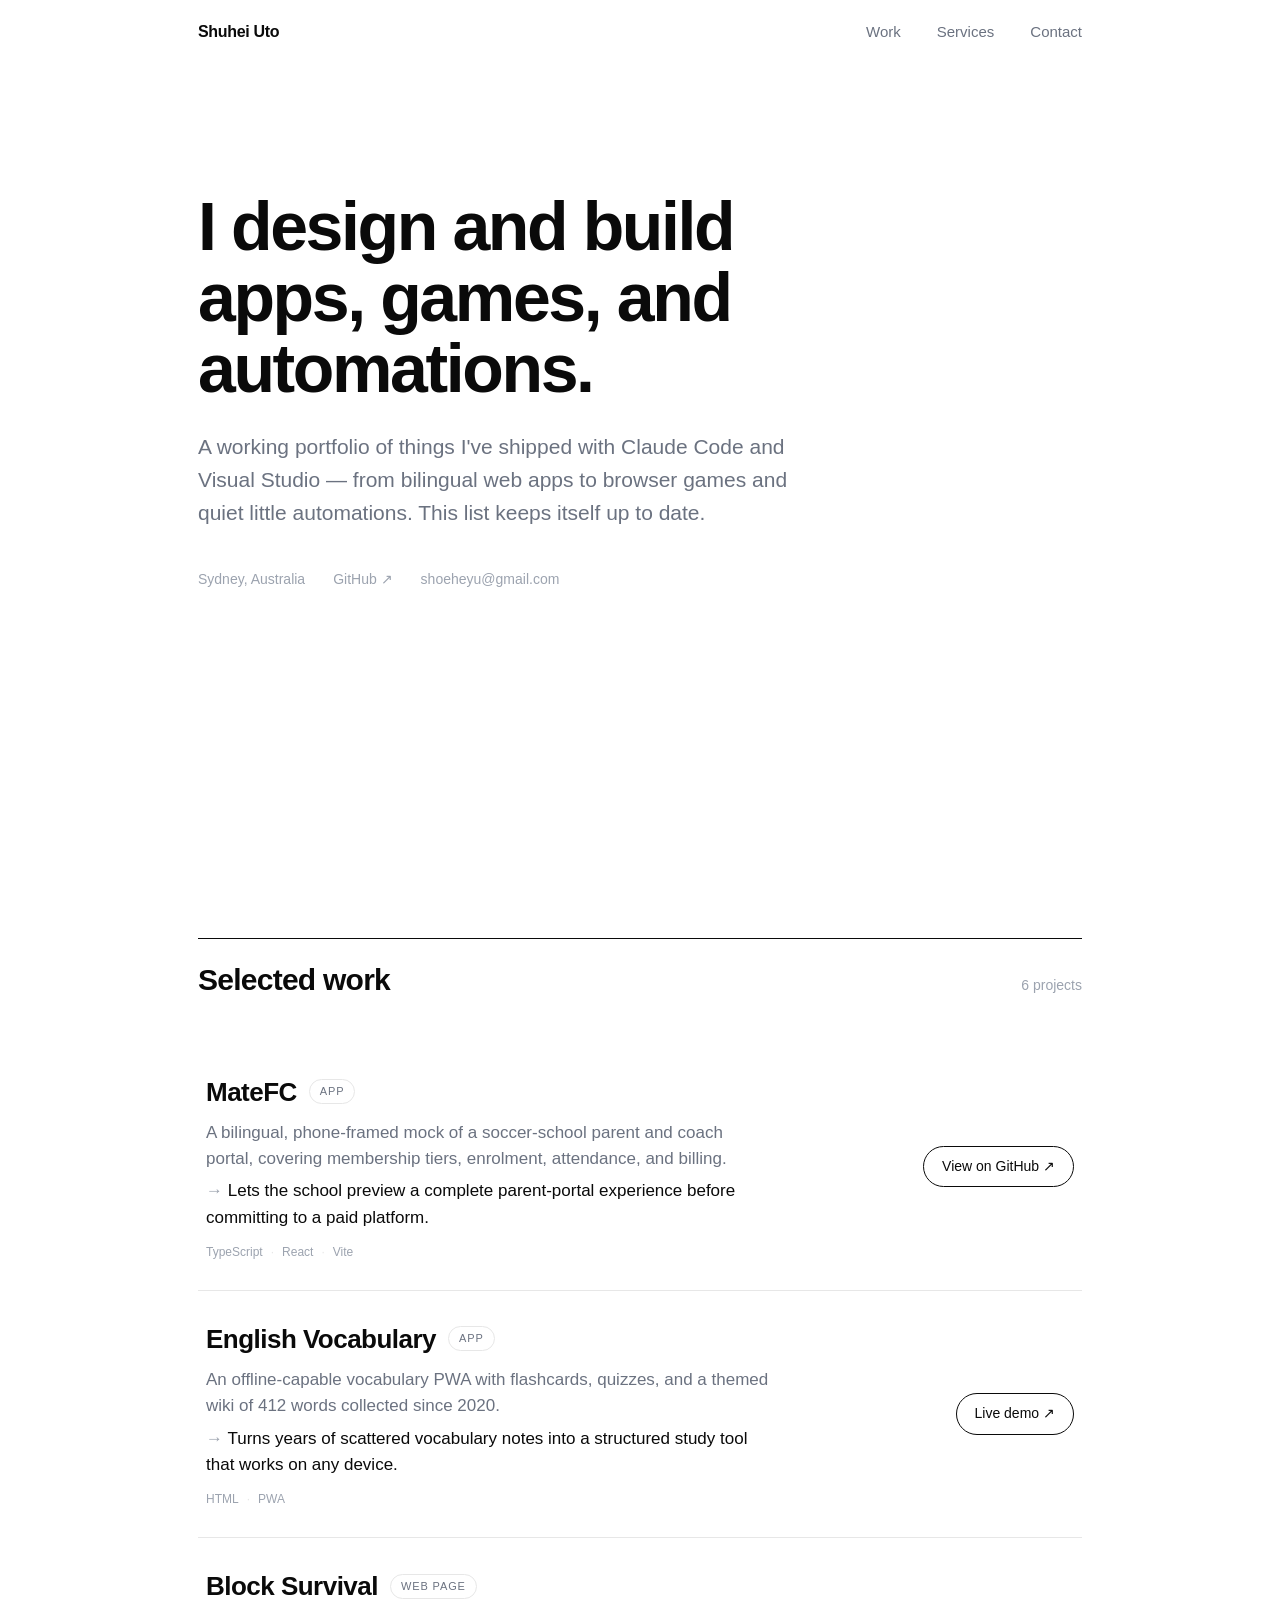
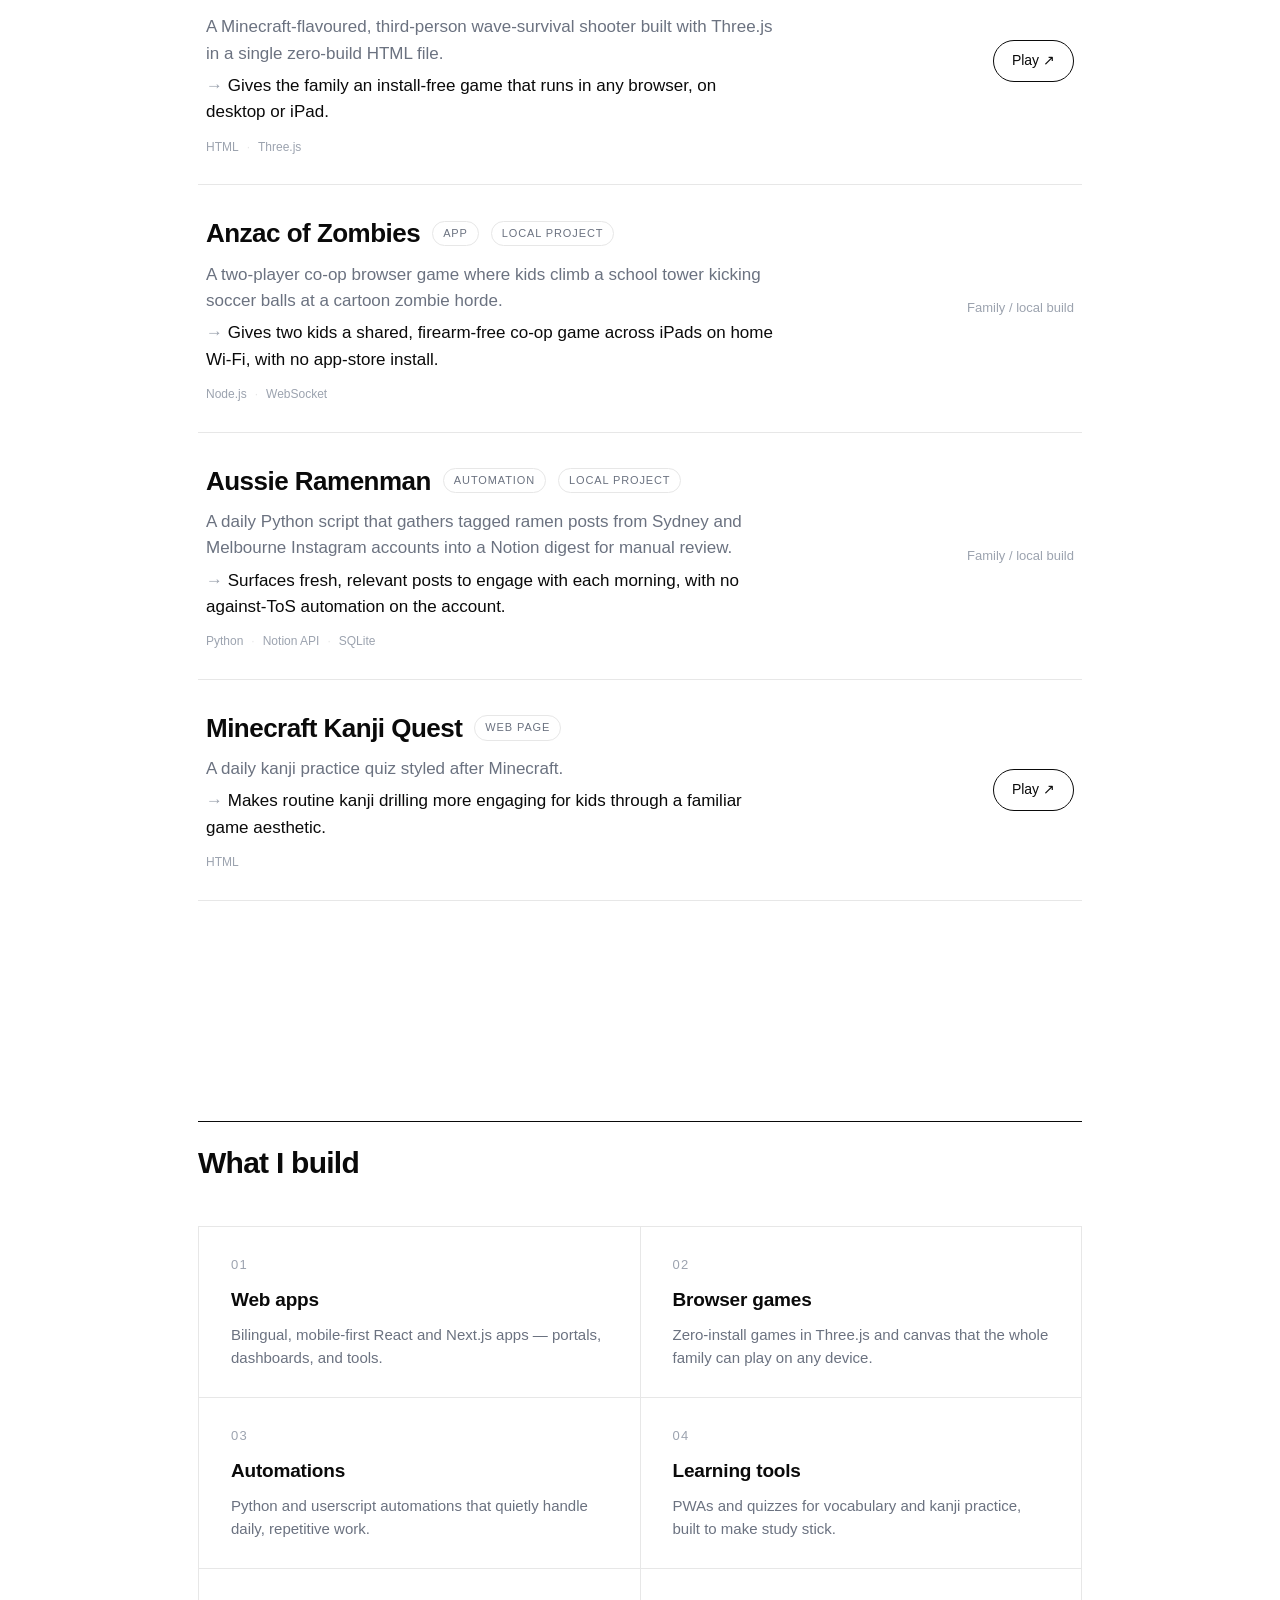
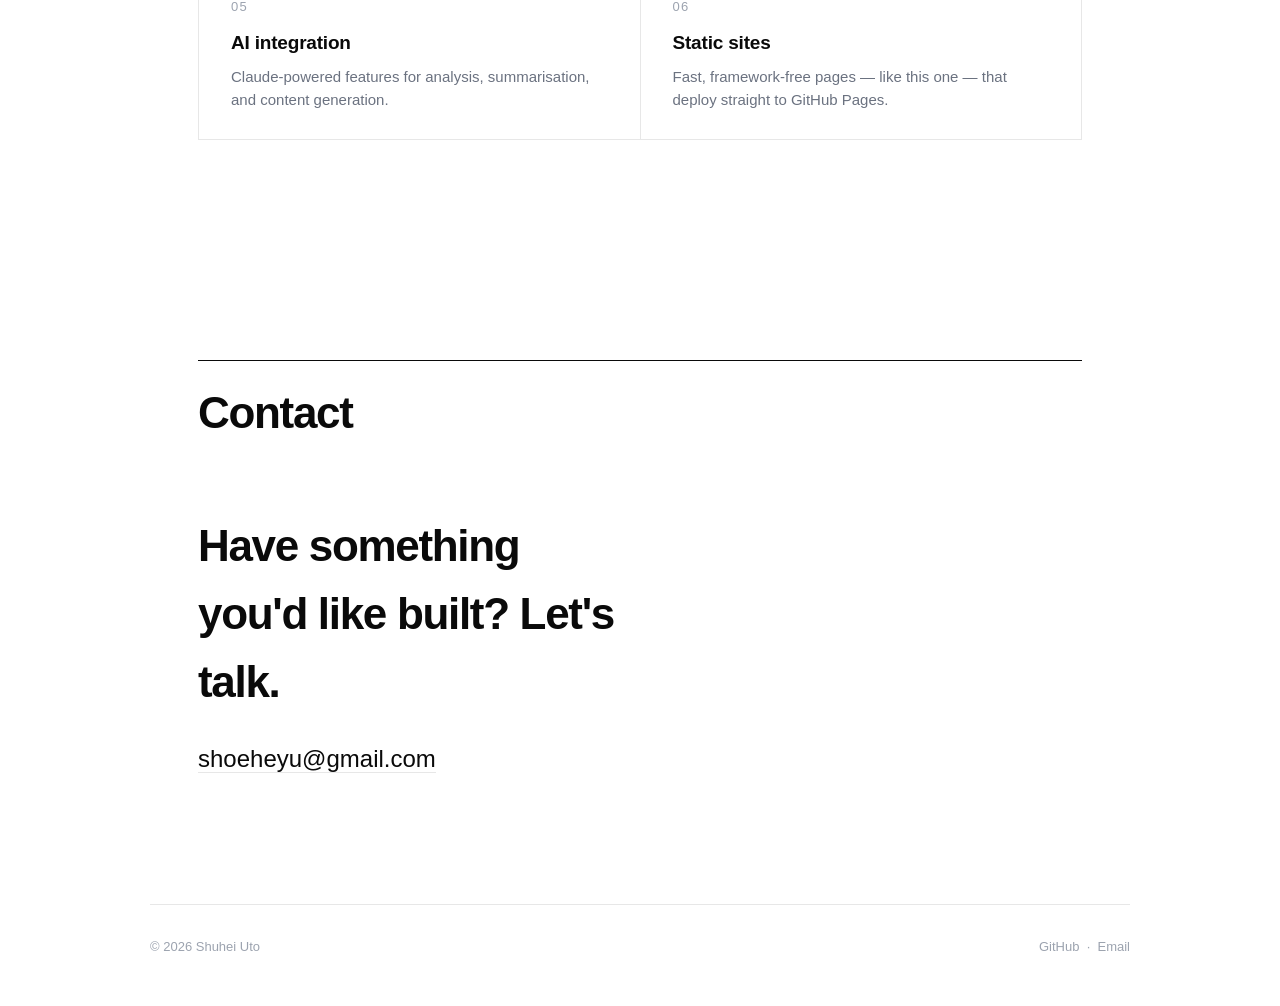
==== index.html @ fc6d4cbf "Auto-populating personal portfolio (flexdigital-style) Static one-page portfolio that auto-populates" ====
<!doctype html>
<html lang="en">
<head>
  <meta charset="utf-8" />
  <meta name="viewport" content="width=device-width, initial-scale=1" />
  <title>Shuhei Uto — Apps, games & automations</title>
  <meta name="description" content="A working portfolio of apps, web pages, and automations built with Claude Code and Visual Studio." />
  <link rel="preconnect" href="https://rsms.me/" />
  <link rel="stylesheet" href="https://rsms.me/inter/inter.css" />
  <link rel="stylesheet" href="./assets/styles.css" />
</head>
<body>
  <header class="nav">
    <div class="wrap nav-inner">
      <a class="wordmark" href="#top">Shuhei&nbsp;Uto</a>
      <nav class="nav-links">
        <a href="#work">Work</a>
        <a href="#services">Services</a>
        <a href="#contact">Contact</a>
      </nav>
    </div>
  </header>

  <main id="top">
    <section class="hero wrap">
      <h1>I design and build apps, games, and automations.</h1>
      <p class="lead">
        A working portfolio of things I've shipped with Claude Code and Visual Studio —
        from bilingual web apps to browser games and quiet little automations. This list
        keeps itself up to date.
      </p>
      <div class="hero-meta">
        <span>Sydney, Australia</span>
        <a href="https://github.com/shuheifuller" target="_blank" rel="noopener">GitHub ↗</a>
        <a href="mailto:shoeheyu@gmail.com">shoeheyu@gmail.com</a>
      </div>
    </section>

    <section id="work" class="wrap">
      <div class="section-head">
        <h2>Selected work</h2>
        <span class="count" id="work-count"></span>
      </div>
      <div class="work-list" id="work-list">
        <p class="loading">Loading projects…</p>
      </div>
    </section>

    <section id="services" class="wrap">
      <div class="section-head"><h2>What I build</h2></div>
      <div class="services">
        <div class="service">
          <div class="num">01</div>
          <h3>Web apps</h3>
          <p>Bilingual, mobile-first React and Next.js apps — portals, dashboards, and tools.</p>
        </div>
        <div class="service">
          <div class="num">02</div>
          <h3>Browser games</h3>
          <p>Zero-install games in Three.js and canvas that the whole family can play on any device.</p>
        </div>
        <div class="service">
          <div class="num">03</div>
          <h3>Automations</h3>
          <p>Python and userscript automations that quietly handle daily, repetitive work.</p>
        </div>
        <div class="service">
          <div class="num">04</div>
          <h3>Learning tools</h3>
          <p>PWAs and quizzes for vocabulary and kanji practice, built to make study stick.</p>
        </div>
        <div class="service">
          <div class="num">05</div>
          <h3>AI integration</h3>
          <p>Claude-powered features for analysis, summarisation, and content generation.</p>
        </div>
        <div class="service">
          <div class="num">06</div>
          <h3>Static sites</h3>
          <p>Fast, framework-free pages — like this one — that deploy straight to GitHub Pages.</p>
        </div>
      </div>
    </section>

    <section id="contact" class="contact wrap">
      <div class="section-head"><h2>Contact</h2></div>
      <h2>Have something you'd like built? Let's talk.</h2>
      <p><a class="big" href="mailto:shoeheyu@gmail.com">shoeheyu@gmail.com</a></p>
    </section>
  </main>

  <footer class="footer wrap">
    <span>© <span id="year">2026</span> Shuhei Uto</span>
    <span>
      <a href="https://github.com/shuheifuller" target="_blank" rel="noopener">GitHub</a>
      &nbsp;·&nbsp;
      <a href="mailto:shoeheyu@gmail.com">Email</a>
    </span>
  </footer>

  <script>document.getElementById("year").textContent = new Date().getFullYear();</script>
  <script src="./assets/main.js"></script>
</body>
</html>
---- assets/styles.css ----
/* ── Shuhei Uto — portfolio. flexdigital-inspired: monochrome, generous whitespace. ── */

:root {
  --bg: #ffffff;
  --fg: #0a0a0a;
  --muted: #6b7280;
  --faint: #9ca3af;
  --line: #e7e7e7;
  --hover: #f6f6f6;
  --accent: #0a0a0a;
  --maxw: 980px;
  --pad: clamp(20px, 5vw, 48px);
  --sans: "Inter", -apple-system, BlinkMacSystemFont, "Segoe UI", "Helvetica Neue", Arial, sans-serif;
}

* { box-sizing: border-box; }

html { scroll-behavior: smooth; }

body {
  margin: 0;
  background: var(--bg);
  color: var(--fg);
  font-family: var(--sans);
  font-size: 17px;
  line-height: 1.55;
  -webkit-font-smoothing: antialiased;
  text-rendering: optimizeLegibility;
}

a { color: inherit; text-decoration: none; }

.wrap {
  max-width: var(--maxw);
  margin: 0 auto;
  padding-left: var(--pad);
  padding-right: var(--pad);
}

/* ── Nav ───────────────────────────────────────────────────────────── */
.nav {
  position: fixed;
  inset: 0 0 auto 0;
  z-index: 50;
  background: rgba(255, 255, 255, 0.82);
  backdrop-filter: saturate(180%) blur(12px);
  border-bottom: 1px solid transparent;
  transition: border-color 0.25s ease;
}
.nav.scrolled { border-bottom-color: var(--line); }
.nav-inner {
  display: flex;
  align-items: center;
  justify-content: space-between;
  height: 64px;
}
.wordmark {
  font-weight: 600;
  letter-spacing: -0.02em;
  font-size: 16px;
}
.nav-links {
  display: flex;
  gap: clamp(16px, 3vw, 36px);
  font-size: 15px;
  color: var(--muted);
}
.nav-links a { transition: color 0.15s ease; }
.nav-links a:hover { color: var(--fg); }

/* ── Hero ──────────────────────────────────────────────────────────── */
.hero {
  min-height: 92vh;
  display: flex;
  flex-direction: column;
  justify-content: center;
  padding-top: 64px;
}
.hero h1 {
  font-size: clamp(34px, 6.2vw, 68px);
  line-height: 1.04;
  letter-spacing: -0.035em;
  font-weight: 600;
  margin: 0 0 28px;
  max-width: 16ch;
}
.hero .lead {
  font-size: clamp(17px, 2.2vw, 21px);
  color: var(--muted);
  max-width: 52ch;
  margin: 0 0 40px;
}
.hero-meta {
  display: flex;
  gap: 28px;
  flex-wrap: wrap;
  font-size: 14px;
  color: var(--faint);
}
.hero-meta a:hover { color: var(--fg); }

/* ── Section scaffolding ───────────────────────────────────────────── */
section { padding: clamp(56px, 9vw, 110px) 0; }
.section-head {
  display: flex;
  align-items: baseline;
  justify-content: space-between;
  margin-bottom: 40px;
  border-top: 1px solid var(--fg);
  padding-top: 18px;
}
.section-head h2 {
  font-size: clamp(22px, 3vw, 30px);
  font-weight: 600;
  letter-spacing: -0.025em;
  margin: 0;
}
.section-head .count { color: var(--faint); font-size: 14px; }

/* ── Work list ─────────────────────────────────────────────────────── */
.work-list { display: flex; flex-direction: column; }
.work-item {
  display: grid;
  grid-template-columns: 1fr auto;
  gap: 16px 32px;
  align-items: start;
  padding: 28px 8px;
  border-bottom: 1px solid var(--line);
  transition: background 0.15s ease, padding-left 0.2s ease;
}
.work-item:hover { background: var(--hover); padding-left: 16px; }
.work-item .body { min-width: 0; }
.work-head {
  display: flex;
  align-items: center;
  gap: 12px;
  flex-wrap: wrap;
  margin-bottom: 8px;
}
.work-name {
  font-size: clamp(20px, 2.6vw, 26px);
  font-weight: 600;
  letter-spacing: -0.02em;
}
.tag {
  font-size: 11px;
  letter-spacing: 0.08em;
  text-transform: uppercase;
  color: var(--muted);
  border: 1px solid var(--line);
  border-radius: 999px;
  padding: 3px 10px;
  white-space: nowrap;
}
.work-desc { color: var(--muted); margin: 0 0 6px; max-width: 60ch; }
.work-benefit { color: var(--fg); margin: 0; max-width: 60ch; font-weight: 450; }
.work-benefit::before { content: "→ "; color: var(--faint); }
.work-tech {
  margin-top: 12px;
  display: flex;
  gap: 8px;
  flex-wrap: wrap;
  font-size: 12px;
  color: var(--faint);
}
.work-tech span { white-space: nowrap; }
.work-tech span + span::before { content: "·"; margin-right: 8px; color: var(--line); }

.work-link {
  align-self: center;
  font-size: 14px;
  white-space: nowrap;
  border: 1px solid var(--fg);
  border-radius: 999px;
  padding: 9px 18px;
  transition: background 0.15s ease, color 0.15s ease;
}
.work-link:hover { background: var(--fg); color: var(--bg); }
.work-link .arrow { transition: transform 0.15s ease; display: inline-block; }
.work-link:hover .arrow { transform: translate(2px, -2px); }
.no-link { align-self: center; font-size: 13px; color: var(--faint); white-space: nowrap; }

/* ── Services ──────────────────────────────────────────────────────── */
.services { display: grid; grid-template-columns: repeat(2, 1fr); gap: 1px; background: var(--line); border: 1px solid var(--line); }
.service { background: var(--bg); padding: 28px clamp(18px, 3vw, 32px); }
.service .num { color: var(--faint); font-size: 13px; letter-spacing: 0.1em; }
.service h3 { font-size: 19px; font-weight: 600; margin: 10px 0 8px; letter-spacing: -0.01em; }
.service p { color: var(--muted); margin: 0; font-size: 15px; }

/* ── Contact / footer ──────────────────────────────────────────────── */
.contact h2 { font-size: clamp(26px, 4.5vw, 44px); letter-spacing: -0.03em; font-weight: 600; margin: 0 0 24px; max-width: 18ch; }
.contact a.big { font-size: clamp(18px, 2.4vw, 24px); border-bottom: 1px solid var(--line); transition: border-color 0.15s ease; }
.contact a.big:hover { border-bottom-color: var(--fg); }
.footer { border-top: 1px solid var(--line); padding: 32px 0 48px; color: var(--faint); font-size: 13px; display: flex; justify-content: space-between; flex-wrap: wrap; gap: 12px; }
.footer a:hover { color: var(--fg); }

.loading, .error { color: var(--faint); padding: 28px 8px; }
.error { color: #b91c1c; }

/* ── Responsive ────────────────────────────────────────────────────── */
@media (max-width: 680px) {
  .work-item { grid-template-columns: 1fr; }
  .work-link, .no-link { align-self: start; justify-self: start; }
  .services { grid-template-columns: 1fr; }
  .nav-links { gap: 16px; }
}

/* ── Dark mode (optional, follows system) ──────────────────────────── */
@media (prefers-color-scheme: dark) {
  :root {
    --bg: #0a0a0a; --fg: #f5f5f5; --muted: #9ca3af; --faint: #6b7280;
    --line: #232323; --hover: #141414; --accent: #f5f5f5;
  }
  .nav { background: rgba(10, 10, 10, 0.82); }
}
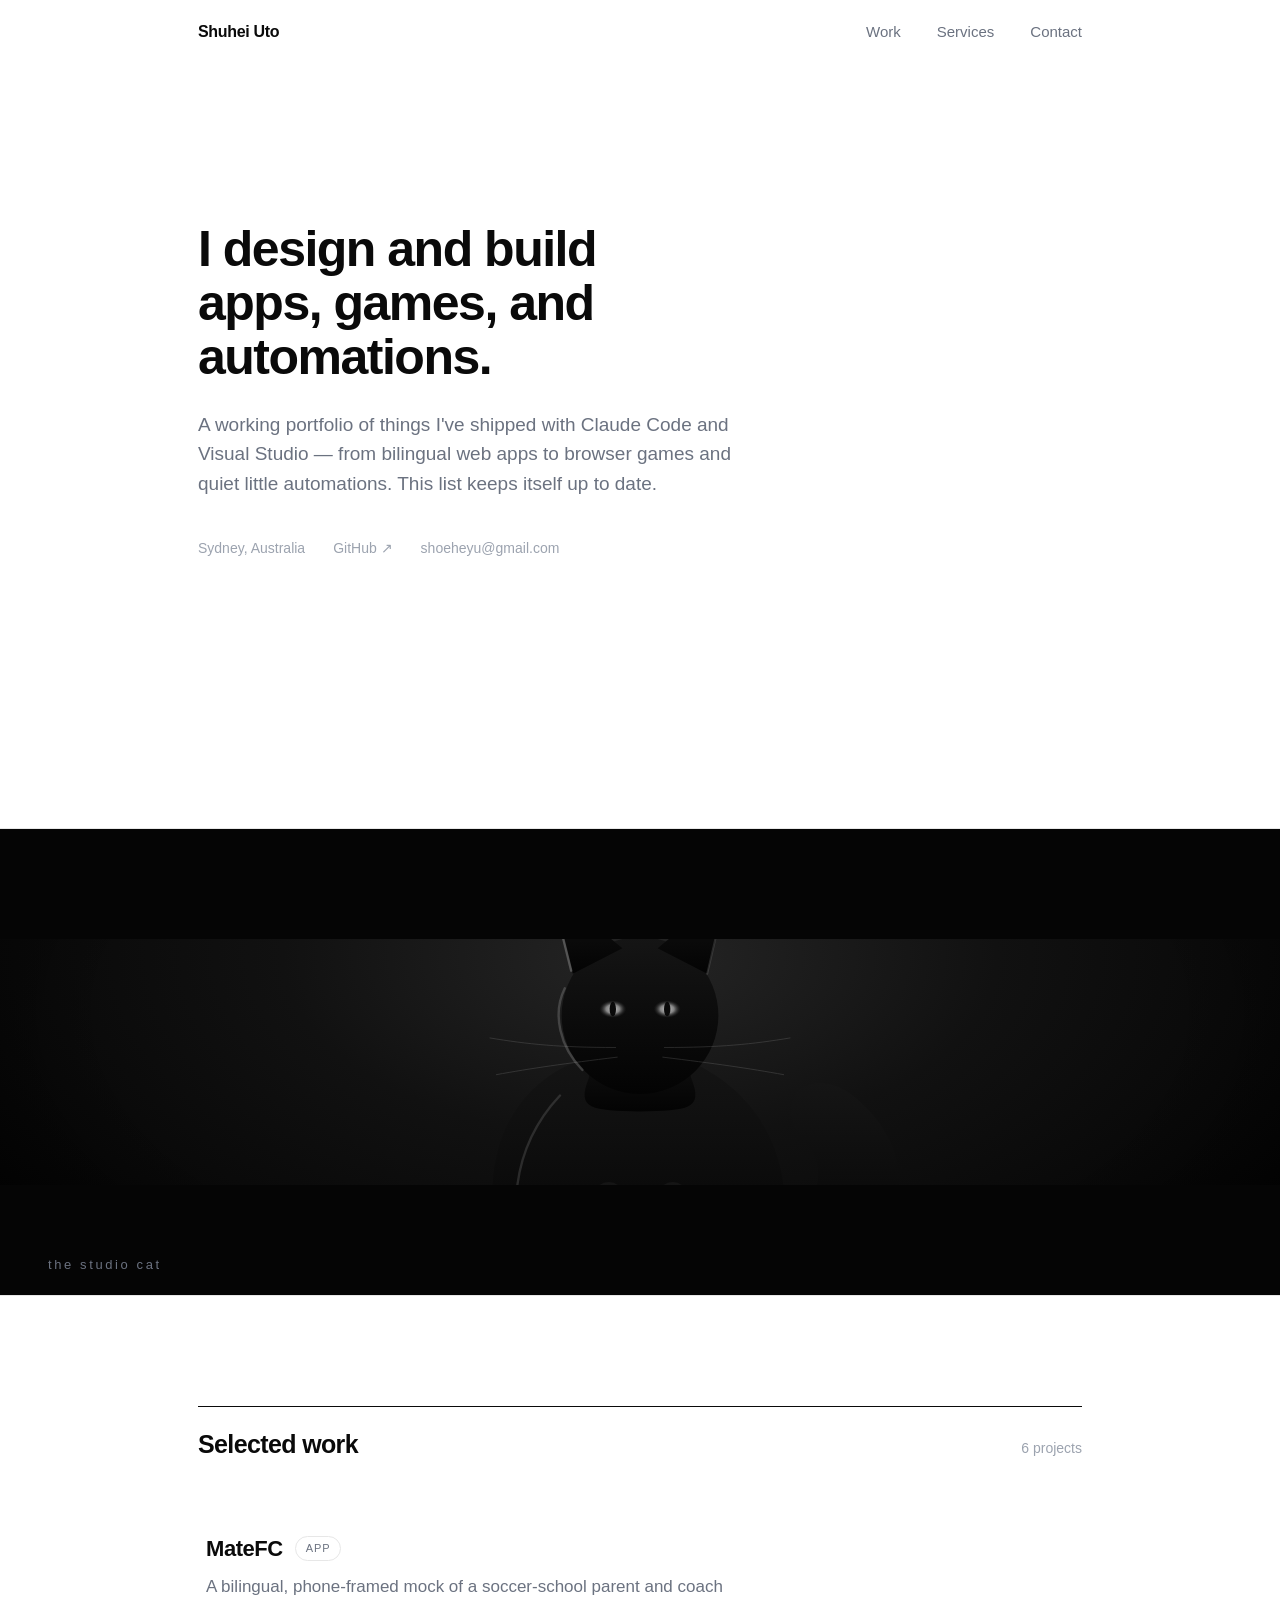
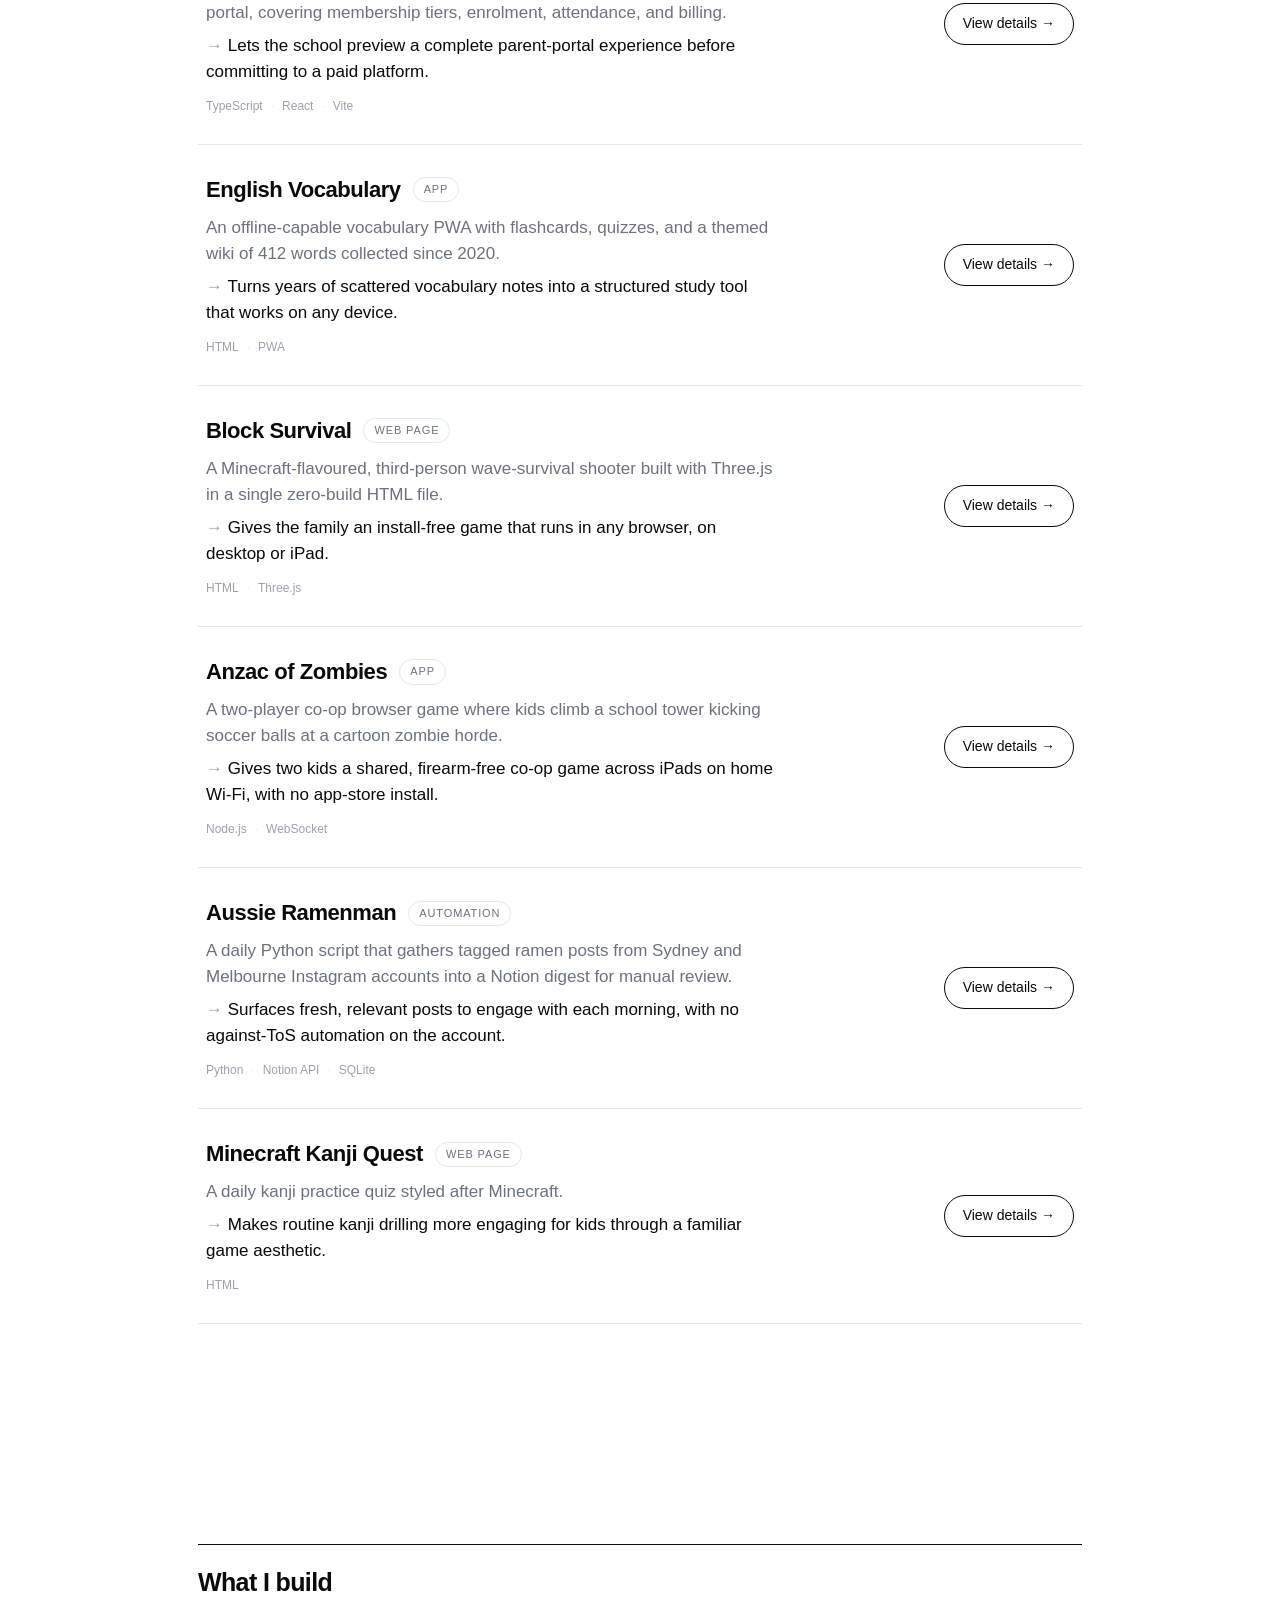
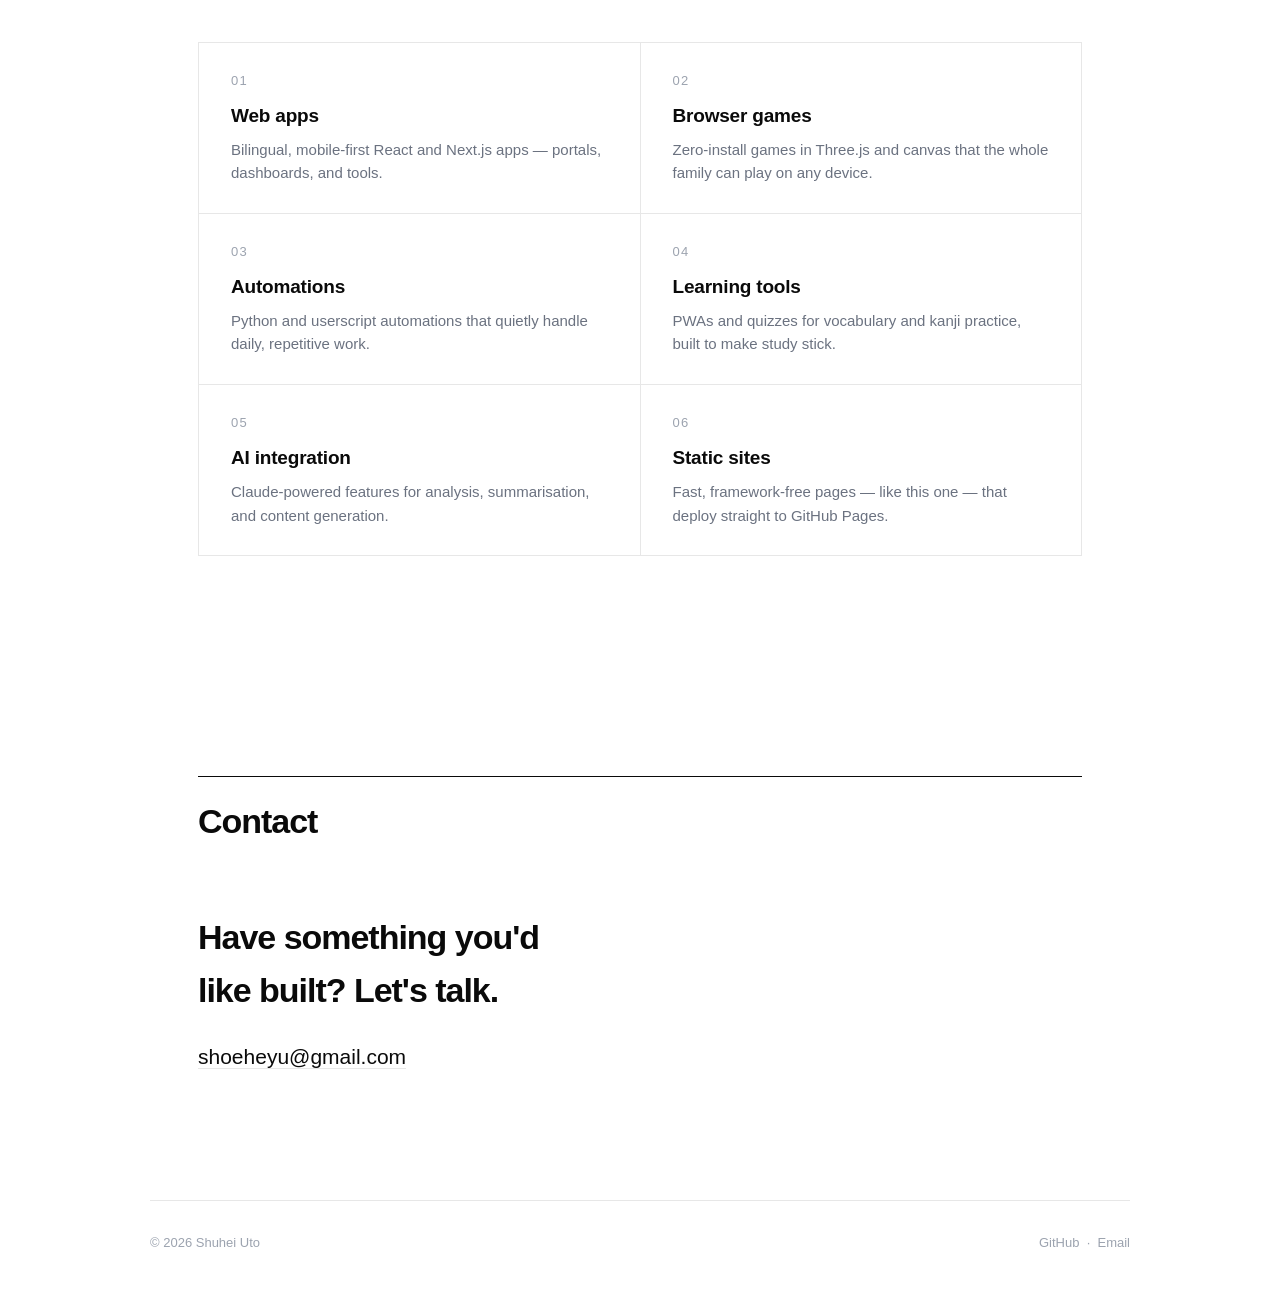
==== commit 358a7172: "Add low-key black-cat feature band to portfolio Original monochrome SVG black cat (low-key, vignette" ====
--- a/index.html
+++ b/index.html
@@ -34,6 +34,11 @@
         <a href="https://github.com/shuheifuller" target="_blank" rel="noopener">GitHub ↗</a>
         <a href="mailto:shoeheyu@gmail.com">shoeheyu@gmail.com</a>
       </div>
+    </section>
+
+    <section class="cat-band" aria-label="Black cat portrait">
+      <img src="./assets/img/black-cat.svg" alt="Low-key monochrome portrait of a black cat" />
+      <span class="cat-label">the studio cat</span>
     </section>
 
     <section id="work" class="wrap">
--- a/assets/styles.css
+++ b/assets/styles.css
@@ -77,17 +77,17 @@
   padding-top: 64px;
 }
 .hero h1 {
-  font-size: clamp(34px, 6.2vw, 68px);
-  line-height: 1.04;
-  letter-spacing: -0.035em;
-  font-weight: 600;
-  margin: 0 0 28px;
-  max-width: 16ch;
+  font-size: clamp(32px, 4.4vw, 50px);
+  line-height: 1.08;
+  letter-spacing: -0.03em;
+  font-weight: 600;
+  margin: 0 0 26px;
+  max-width: 18ch;
 }
 .hero .lead {
-  font-size: clamp(17px, 2.2vw, 21px);
-  color: var(--muted);
-  max-width: 52ch;
+  font-size: clamp(16px, 1.6vw, 19px);
+  color: var(--muted);
+  max-width: 54ch;
   margin: 0 0 40px;
 }
 .hero-meta {
@@ -98,6 +98,27 @@
   color: var(--faint);
 }
 .hero-meta a:hover { color: var(--fg); }
+
+/* ── Black-cat feature band (low-key, full width) ──────────────────── */
+.cat-band {
+  position: relative;
+  width: 100%;
+  height: clamp(300px, 52vh, 560px);
+  overflow: hidden;
+  background: #050505;
+  border-top: 1px solid var(--line);
+  border-bottom: 1px solid var(--line);
+}
+.cat-band img { width: 100%; height: 100%; object-fit: cover; display: block; }
+.cat-label {
+  position: absolute;
+  left: var(--pad);
+  bottom: 20px;
+  color: #6b7280;
+  font-size: 13px;
+  letter-spacing: 0.2em;
+  text-transform: lowercase;
+}
 
 /* ── Section scaffolding ───────────────────────────────────────────── */
 section { padding: clamp(56px, 9vw, 110px) 0; }
@@ -110,7 +131,7 @@
   padding-top: 18px;
 }
 .section-head h2 {
-  font-size: clamp(22px, 3vw, 30px);
+  font-size: clamp(20px, 2.2vw, 25px);
   font-weight: 600;
   letter-spacing: -0.025em;
   margin: 0;
@@ -138,7 +159,7 @@
   margin-bottom: 8px;
 }
 .work-name {
-  font-size: clamp(20px, 2.6vw, 26px);
+  font-size: clamp(19px, 1.9vw, 22px);
   font-weight: 600;
   letter-spacing: -0.02em;
 }
@@ -188,14 +209,59 @@
 .service p { color: var(--muted); margin: 0; font-size: 15px; }
 
 /* ── Contact / footer ──────────────────────────────────────────────── */
-.contact h2 { font-size: clamp(26px, 4.5vw, 44px); letter-spacing: -0.03em; font-weight: 600; margin: 0 0 24px; max-width: 18ch; }
-.contact a.big { font-size: clamp(18px, 2.4vw, 24px); border-bottom: 1px solid var(--line); transition: border-color 0.15s ease; }
+.contact h2 { font-size: clamp(24px, 2.8vw, 34px); letter-spacing: -0.03em; font-weight: 600; margin: 0 0 24px; max-width: 20ch; }
+.contact a.big { font-size: clamp(17px, 1.8vw, 21px); border-bottom: 1px solid var(--line); transition: border-color 0.15s ease; }
 .contact a.big:hover { border-bottom-color: var(--fg); }
 .footer { border-top: 1px solid var(--line); padding: 32px 0 48px; color: var(--faint); font-size: 13px; display: flex; justify-content: space-between; flex-wrap: wrap; gap: 12px; }
 .footer a:hover { color: var(--fg); }
 
 .loading, .error { color: var(--faint); padding: 28px 8px; }
 .error { color: #b91c1c; }
+
+/* ── Project detail page ───────────────────────────────────────────── */
+.detail { padding-top: 104px; padding-bottom: 80px; }
+.back {
+  display: inline-block;
+  font-size: 14px;
+  color: var(--muted);
+  margin: 8px 0 24px;
+  transition: color 0.15s ease;
+}
+.back:hover { color: var(--fg); }
+.detail-head { margin-bottom: 28px; }
+.detail-title { font-size: clamp(28px, 3.6vw, 42px); font-weight: 600; letter-spacing: -0.03em; margin: 0; }
+.detail-tagline { color: var(--muted); font-size: clamp(16px, 2vw, 19px); margin: 12px 0 0; max-width: 60ch; }
+
+.gallery { display: grid; gap: 16px; margin: 0 0 48px; }
+.gallery.multi { grid-template-columns: repeat(auto-fit, minmax(280px, 1fr)); }
+.shot { margin: 0; }
+.shot img {
+  width: 100%;
+  height: auto;
+  display: block;
+  border: 1px solid var(--line);
+  border-radius: 10px;
+  background: var(--hover);
+}
+.shot figcaption { color: var(--faint); font-size: 13px; margin-top: 8px; }
+
+.detail-grid { display: grid; grid-template-columns: 1.7fr 1fr; gap: clamp(28px, 5vw, 64px); align-items: start; }
+.detail-overview p { margin: 0 0 16px; max-width: 64ch; }
+.detail-overview .detail-benefit { color: var(--fg); }
+.detail-sub { font-size: 14px; letter-spacing: 0.08em; text-transform: uppercase; color: var(--muted); margin: 32px 0 12px; font-weight: 600; }
+.highlights { margin: 0; padding: 0; list-style: none; }
+.highlights li { padding: 10px 0 10px 22px; border-bottom: 1px solid var(--line); position: relative; }
+.highlights li::before { content: "→"; position: absolute; left: 0; color: var(--faint); }
+
+.detail-meta h3 { font-size: 13px; letter-spacing: 0.08em; text-transform: uppercase; color: var(--muted); margin: 0 0 12px; font-weight: 600; }
+.detail-meta h3 + * { margin-bottom: 28px; }
+.meta-tech { display: flex; flex-wrap: wrap; gap: 8px; }
+.chip { font-size: 13px; border: 1px solid var(--line); border-radius: 999px; padding: 5px 12px; color: var(--fg); }
+.meta-note { color: var(--muted); font-size: 14px; margin: 0; max-width: 36ch; }
+
+@media (max-width: 680px) {
+  .detail-grid { grid-template-columns: 1fr; }
+}
 
 /* ── Responsive ────────────────────────────────────────────────────── */
 @media (max-width: 680px) {
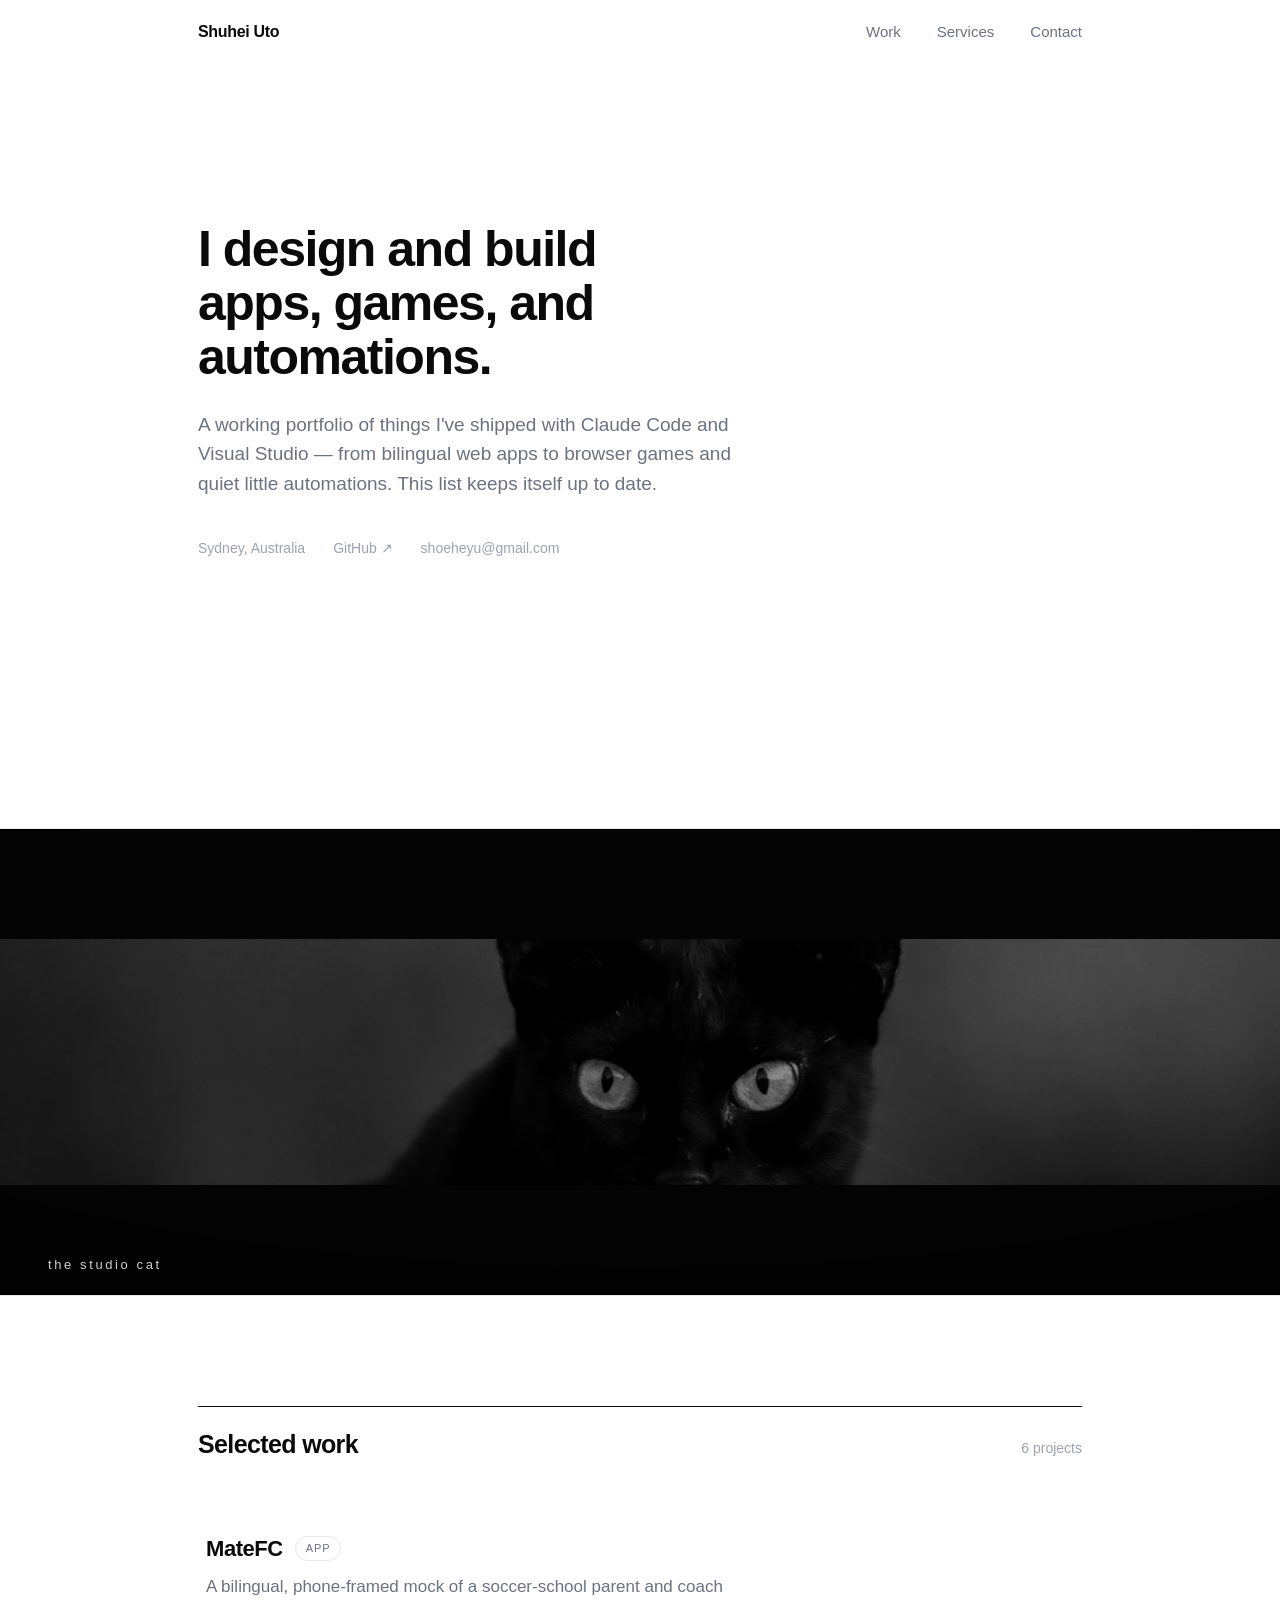
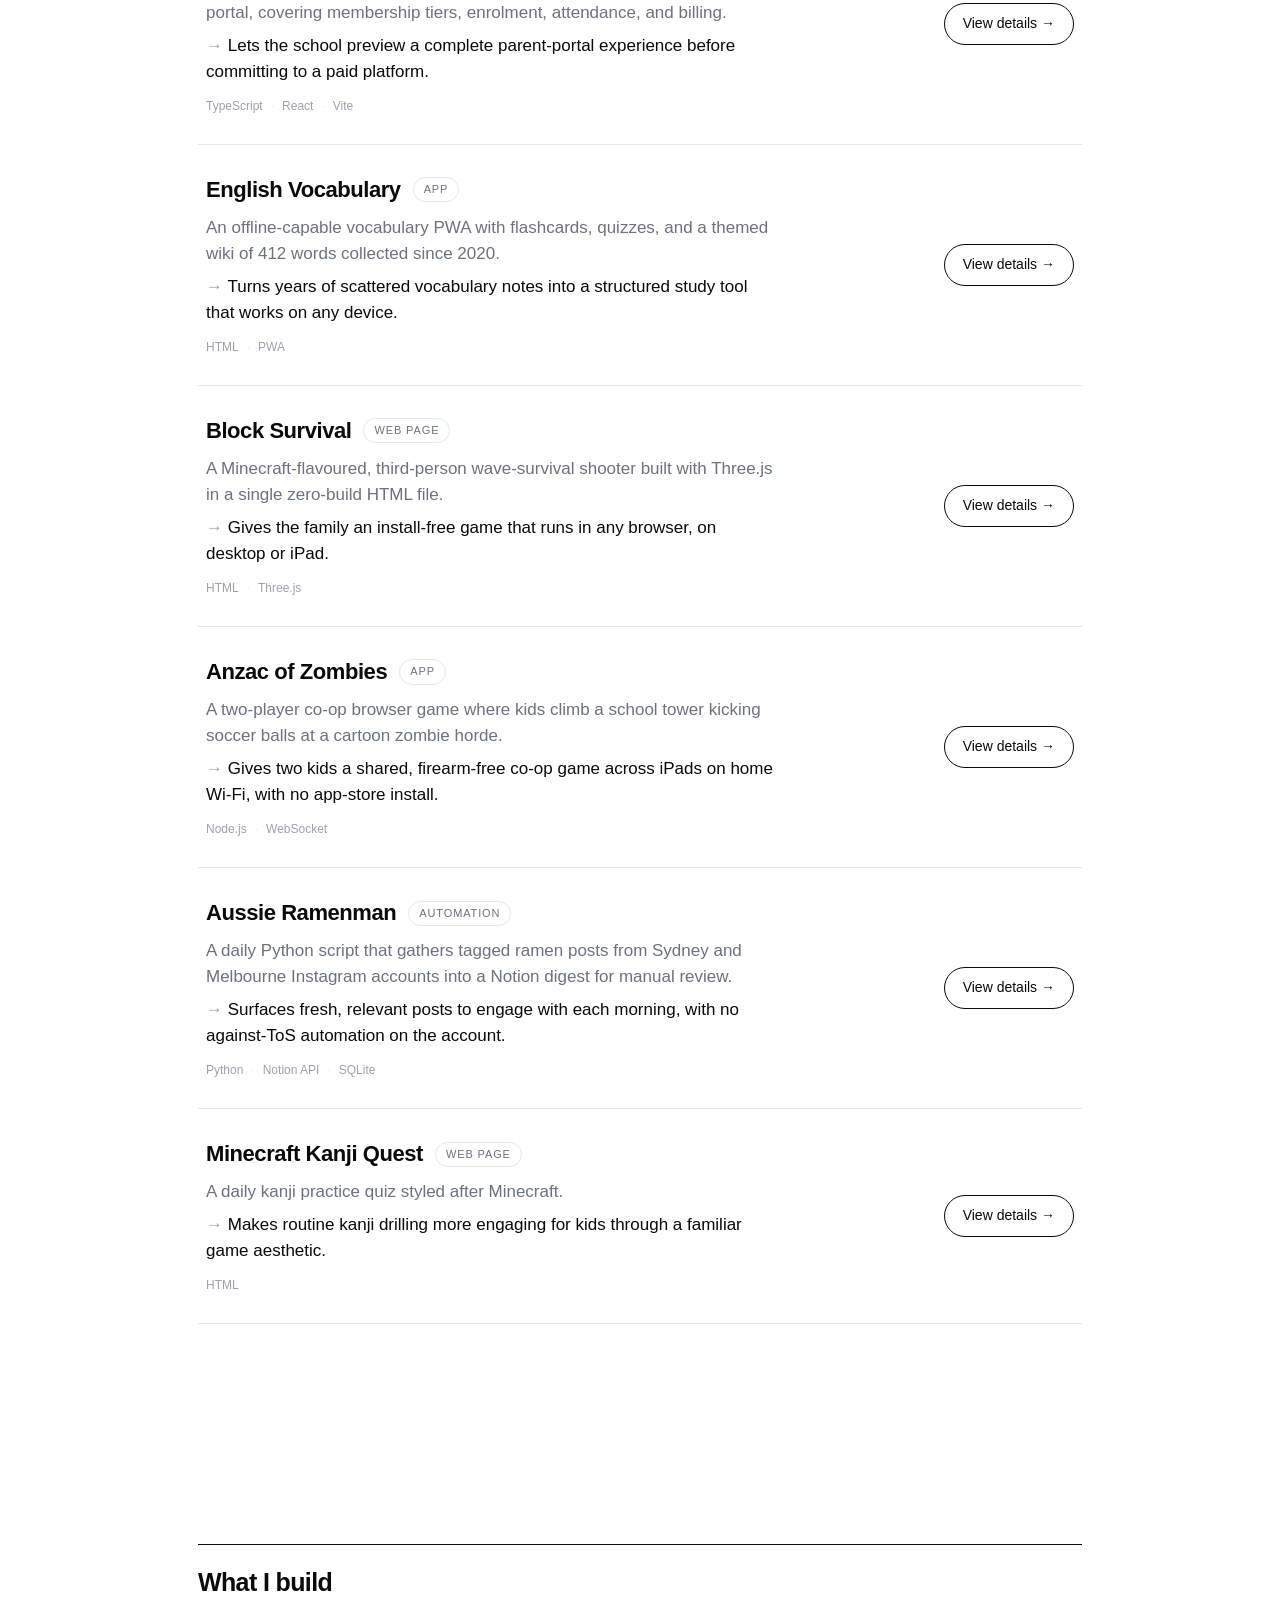
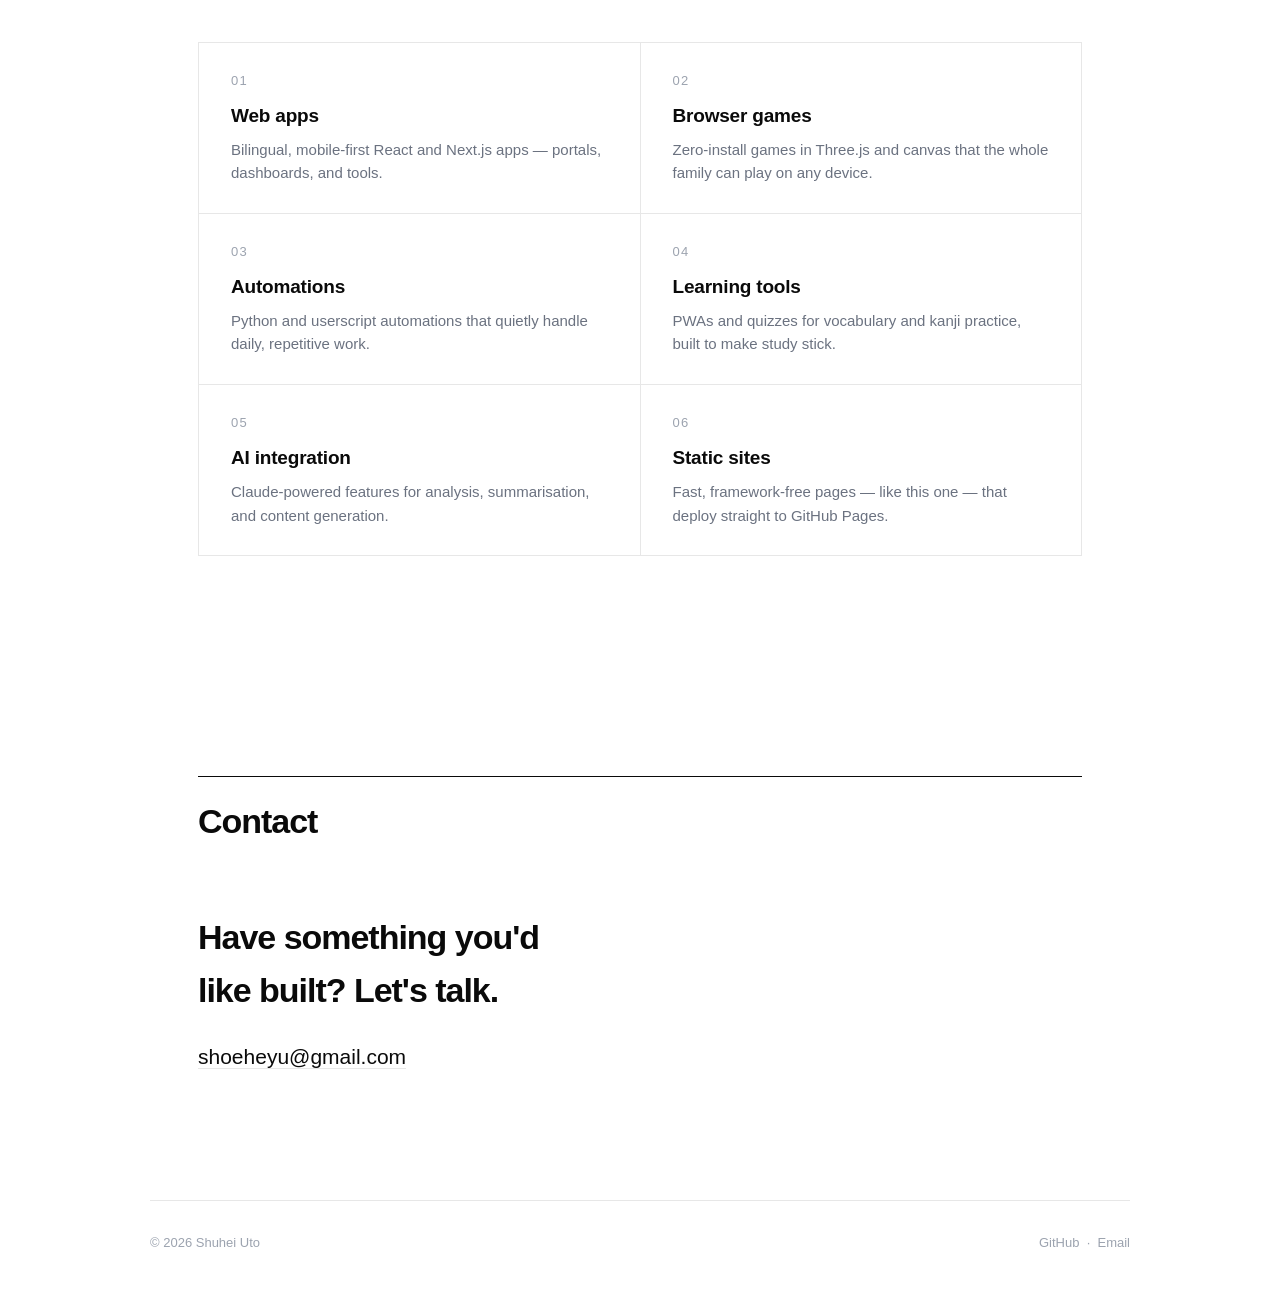
==== commit 7bdd4cf3: "Use a real black-cat photo for the feature band Replace the illustrated SVG with a free Pexels black" ====
--- a/index.html
+++ b/index.html
@@ -37,7 +37,7 @@
     </section>
 
     <section class="cat-band" aria-label="Black cat portrait">
-      <img src="./assets/img/black-cat.svg" alt="Low-key monochrome portrait of a black cat" />
+      <img src="./assets/img/black-cat.jpg" alt="Low-key monochrome portrait of a black cat" />
       <span class="cat-label">the studio cat</span>
     </section>
 
--- a/assets/styles.css
+++ b/assets/styles.css
@@ -109,12 +109,31 @@
   border-top: 1px solid var(--line);
   border-bottom: 1px solid var(--line);
 }
-.cat-band img { width: 100%; height: 100%; object-fit: cover; display: block; }
+.cat-band img {
+  width: 100%;
+  height: 100%;
+  object-fit: cover;
+  object-position: center 38%;
+  display: block;
+  /* monotone, low-key */
+  filter: grayscale(1) contrast(1.06) brightness(0.78);
+}
+/* vignette so the photo reads low-key and the label stays legible */
+.cat-band::after {
+  content: "";
+  position: absolute;
+  inset: 0;
+  pointer-events: none;
+  background:
+    radial-gradient(120% 90% at 50% 42%, rgba(0,0,0,0) 45%, rgba(0,0,0,0.72) 100%),
+    linear-gradient(to bottom, rgba(0,0,0,0.15), rgba(0,0,0,0.35));
+}
 .cat-label {
   position: absolute;
   left: var(--pad);
   bottom: 20px;
-  color: #6b7280;
+  z-index: 2;
+  color: #cfcfcf;
   font-size: 13px;
   letter-spacing: 0.2em;
   text-transform: lowercase;
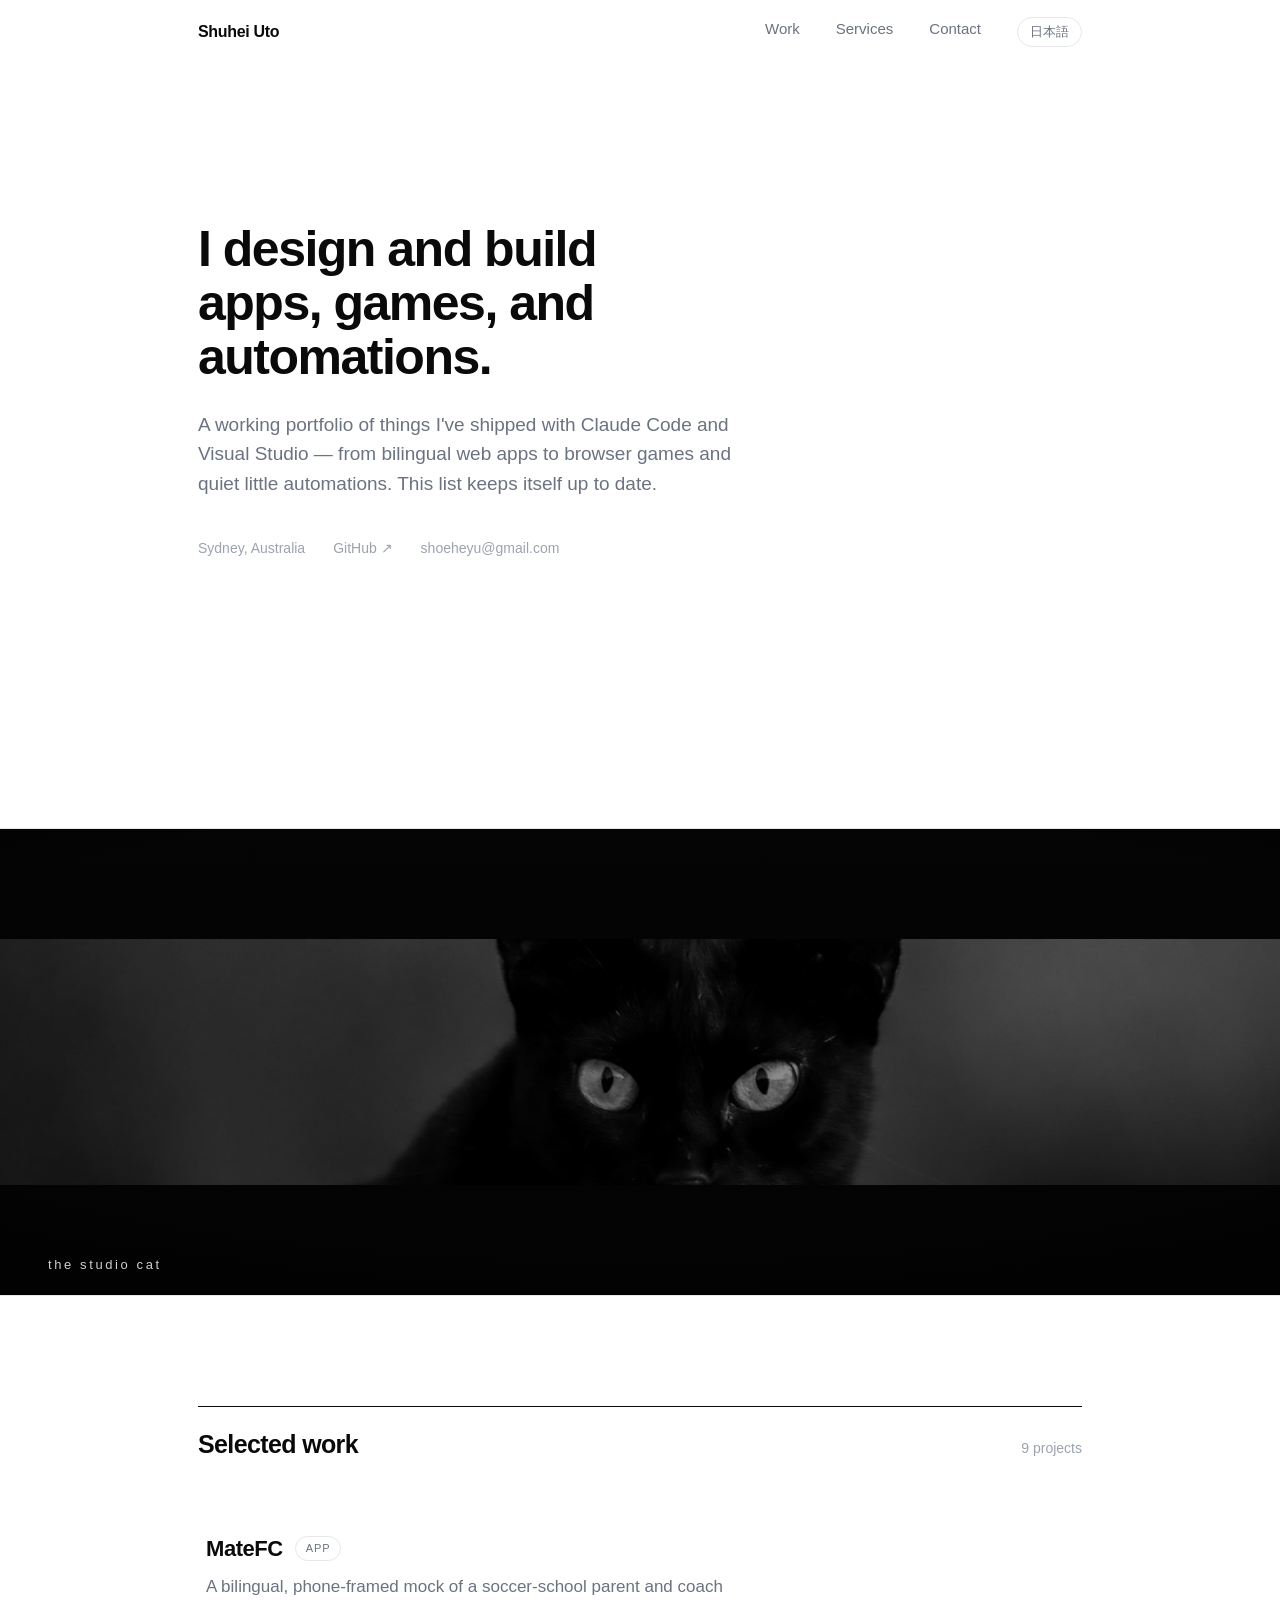
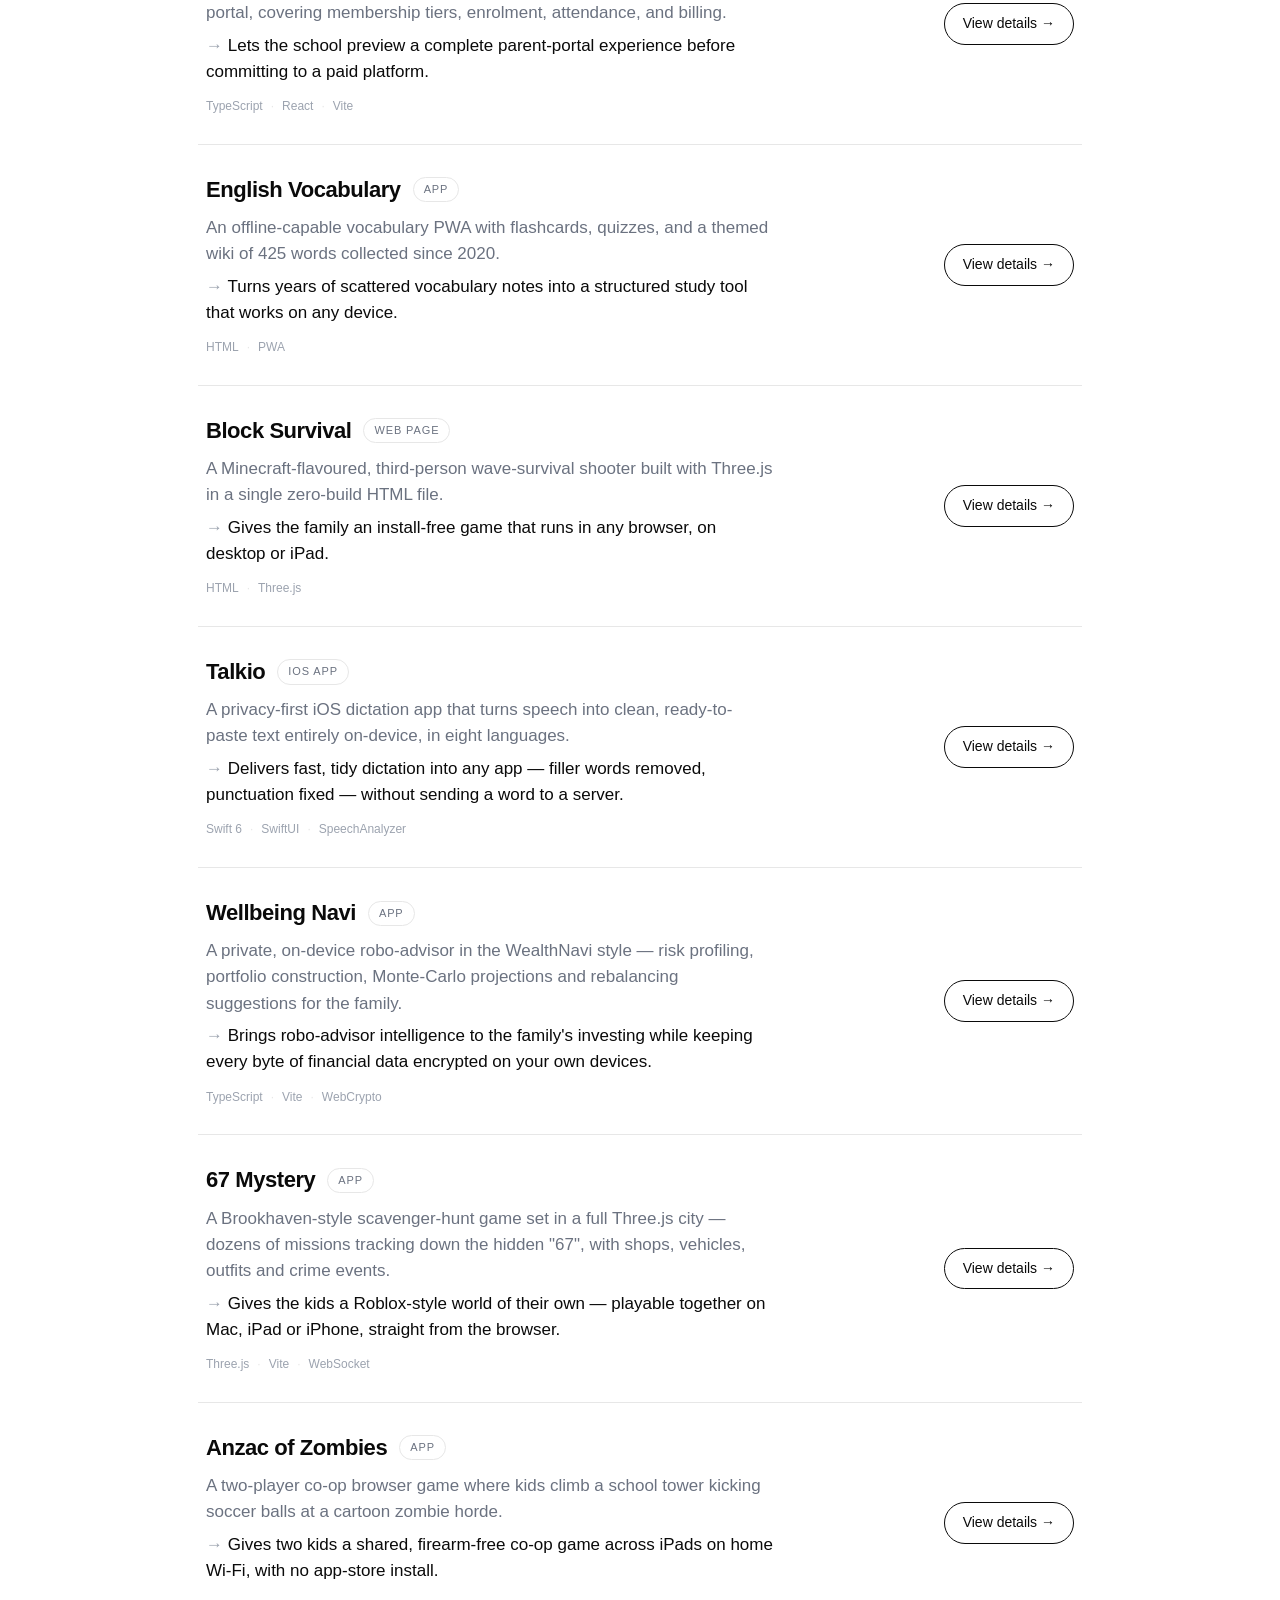
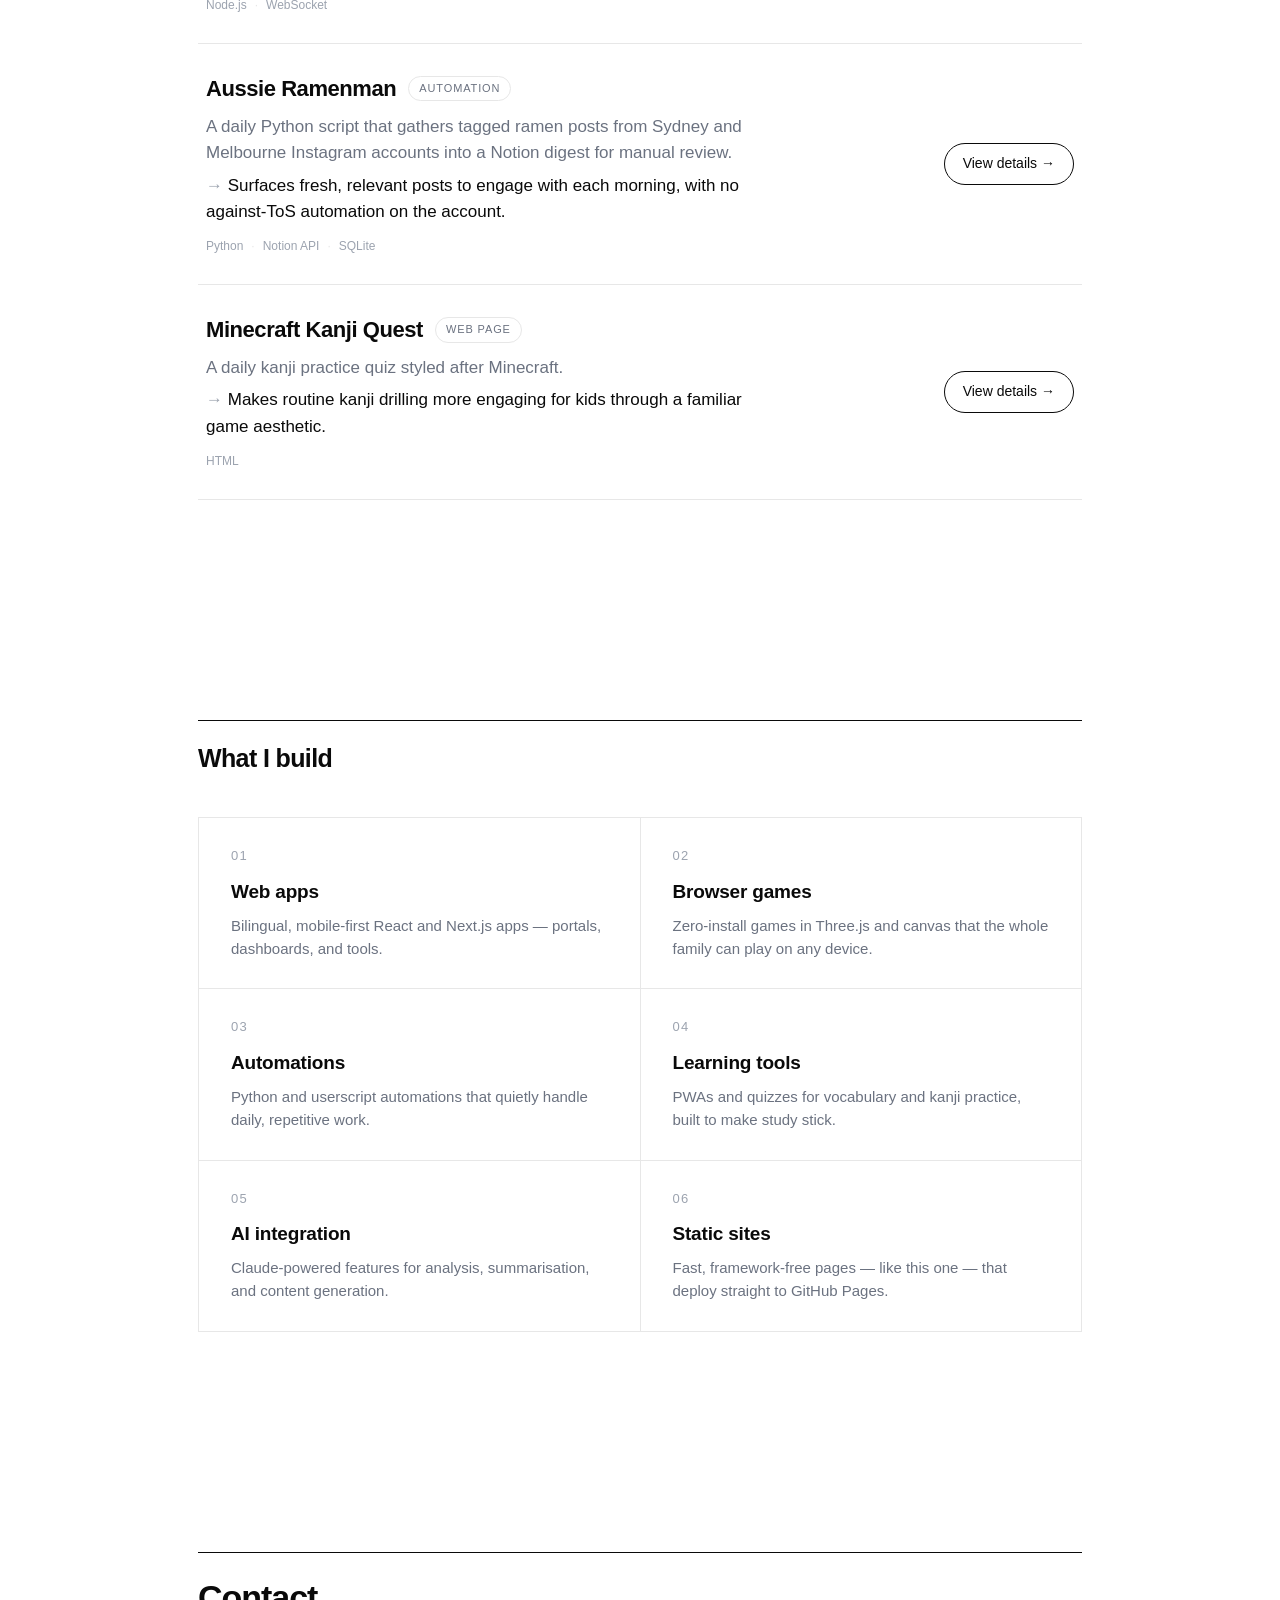
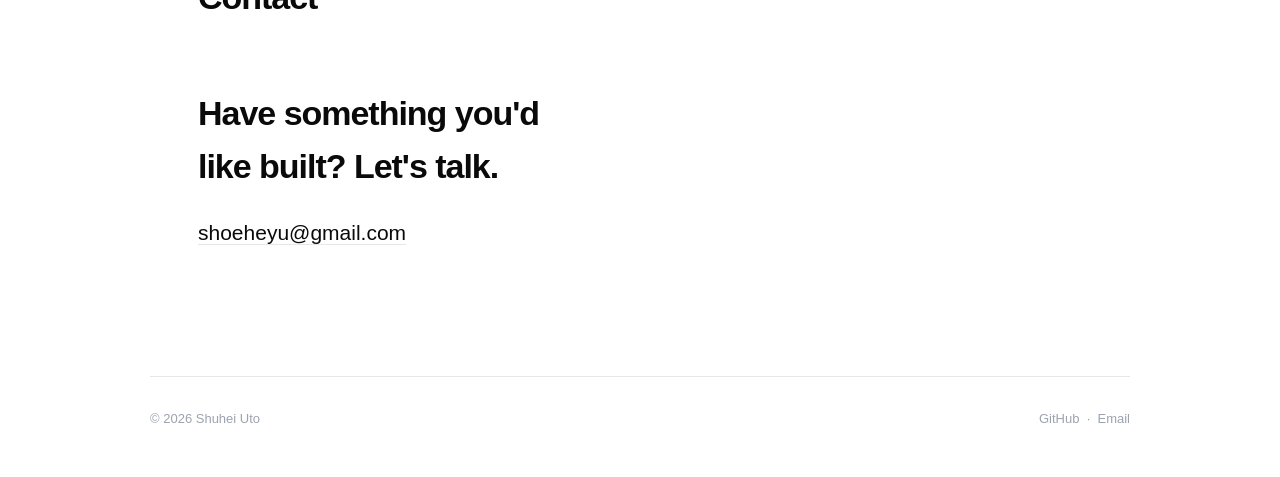
==== commit 3830bf6c: "Add Japanese language support across the site A nav toggle switches between English and 日本語, remembe" ====
--- a/index.html
+++ b/index.html
@@ -7,30 +7,32 @@
   <meta name="description" content="A working portfolio of apps, web pages, and automations built with Claude Code and Visual Studio." />
   <link rel="preconnect" href="https://rsms.me/" />
   <link rel="stylesheet" href="https://rsms.me/inter/inter.css" />
-  <link rel="stylesheet" href="./assets/styles.css" />
+  <link rel="stylesheet" href="./assets/styles.css?v=2" />
 </head>
 <body>
   <header class="nav">
     <div class="wrap nav-inner">
       <a class="wordmark" href="#top">Shuhei&nbsp;Uto</a>
       <nav class="nav-links">
-        <a href="#work">Work</a>
-        <a href="#services">Services</a>
-        <a href="#contact">Contact</a>
+        <a href="#work" data-i18n="nav.work">Work</a>
+        <a href="#services" data-i18n="nav.services">Services</a>
+        <a href="#contact" data-i18n="nav.contact">Contact</a>
+        <button type="button" class="lang-toggle" id="lang-toggle"
+                data-i18n="nav.langToggle" data-i18n-title="nav.langToggleTitle">日本語</button>
       </nav>
     </div>
   </header>
 
   <main id="top">
     <section class="hero wrap">
-      <h1>I design and build apps, games, and automations.</h1>
-      <p class="lead">
+      <h1 data-i18n="hero.title">I design and build apps, games, and automations.</h1>
+      <p class="lead" data-i18n="hero.lead">
         A working portfolio of things I've shipped with Claude Code and Visual Studio —
         from bilingual web apps to browser games and quiet little automations. This list
         keeps itself up to date.
       </p>
       <div class="hero-meta">
-        <span>Sydney, Australia</span>
+        <span data-i18n="hero.location">Sydney, Australia</span>
         <a href="https://github.com/shuheifuller" target="_blank" rel="noopener">GitHub ↗</a>
         <a href="mailto:shoeheyu@gmail.com">shoeheyu@gmail.com</a>
       </div>
@@ -38,58 +40,58 @@
 
     <section class="cat-band" aria-label="Black cat portrait">
       <img src="./assets/img/black-cat.jpg" alt="Low-key monochrome portrait of a black cat" />
-      <span class="cat-label">the studio cat</span>
+      <span class="cat-label" data-i18n="cat.label">the studio cat</span>
     </section>
 
     <section id="work" class="wrap">
       <div class="section-head">
-        <h2>Selected work</h2>
+        <h2 data-i18n="work.heading">Selected work</h2>
         <span class="count" id="work-count"></span>
       </div>
       <div class="work-list" id="work-list">
-        <p class="loading">Loading projects…</p>
+        <p class="loading" data-i18n="work.loading">Loading projects…</p>
       </div>
     </section>
 
     <section id="services" class="wrap">
-      <div class="section-head"><h2>What I build</h2></div>
+      <div class="section-head"><h2 data-i18n="services.heading">What I build</h2></div>
       <div class="services">
         <div class="service">
           <div class="num">01</div>
-          <h3>Web apps</h3>
-          <p>Bilingual, mobile-first React and Next.js apps — portals, dashboards, and tools.</p>
+          <h3 data-i18n="services.1.title">Web apps</h3>
+          <p data-i18n="services.1.body">Bilingual, mobile-first React and Next.js apps — portals, dashboards, and tools.</p>
         </div>
         <div class="service">
           <div class="num">02</div>
-          <h3>Browser games</h3>
-          <p>Zero-install games in Three.js and canvas that the whole family can play on any device.</p>
+          <h3 data-i18n="services.2.title">Browser games</h3>
+          <p data-i18n="services.2.body">Zero-install games in Three.js and canvas that the whole family can play on any device.</p>
         </div>
         <div class="service">
           <div class="num">03</div>
-          <h3>Automations</h3>
-          <p>Python and userscript automations that quietly handle daily, repetitive work.</p>
+          <h3 data-i18n="services.3.title">Automations</h3>
+          <p data-i18n="services.3.body">Python and userscript automations that quietly handle daily, repetitive work.</p>
         </div>
         <div class="service">
           <div class="num">04</div>
-          <h3>Learning tools</h3>
-          <p>PWAs and quizzes for vocabulary and kanji practice, built to make study stick.</p>
+          <h3 data-i18n="services.4.title">Learning tools</h3>
+          <p data-i18n="services.4.body">PWAs and quizzes for vocabulary and kanji practice, built to make study stick.</p>
         </div>
         <div class="service">
           <div class="num">05</div>
-          <h3>AI integration</h3>
-          <p>Claude-powered features for analysis, summarisation, and content generation.</p>
+          <h3 data-i18n="services.5.title">AI integration</h3>
+          <p data-i18n="services.5.body">Claude-powered features for analysis, summarisation, and content generation.</p>
         </div>
         <div class="service">
           <div class="num">06</div>
-          <h3>Static sites</h3>
-          <p>Fast, framework-free pages — like this one — that deploy straight to GitHub Pages.</p>
+          <h3 data-i18n="services.6.title">Static sites</h3>
+          <p data-i18n="services.6.body">Fast, framework-free pages — like this one — that deploy straight to GitHub Pages.</p>
         </div>
       </div>
     </section>
 
     <section id="contact" class="contact wrap">
-      <div class="section-head"><h2>Contact</h2></div>
-      <h2>Have something you'd like built? Let's talk.</h2>
+      <div class="section-head"><h2 data-i18n="contact.heading">Contact</h2></div>
+      <h2 data-i18n="contact.pitch">Have something you'd like built? Let's talk.</h2>
       <p><a class="big" href="mailto:shoeheyu@gmail.com">shoeheyu@gmail.com</a></p>
     </section>
   </main>
@@ -104,6 +106,8 @@
   </footer>
 
   <script>document.getElementById("year").textContent = new Date().getFullYear();</script>
-  <script src="./assets/main.js"></script>
+  <script src="./assets/i18n.js?v=2"></script>
+  <script src="./assets/vault.js?v=2"></script>
+  <script src="./assets/main.js?v=2"></script>
 </body>
 </html>
--- a/assets/styles.css
+++ b/assets/styles.css
@@ -67,6 +67,21 @@
 }
 .nav-links a { transition: color 0.15s ease; }
 .nav-links a:hover { color: var(--fg); }
+.lang-toggle {
+  font: inherit;
+  font-size: 13px;
+  color: var(--muted);
+  background: none;
+  border: 1px solid var(--line);
+  border-radius: 999px;
+  padding: 4px 12px;
+  cursor: pointer;
+  transition: color 0.15s ease, border-color 0.15s ease;
+}
+.lang-toggle:hover { color: var(--fg); border-color: var(--fg); }
+/* Japanese text sits better with slightly looser lines */
+:root:lang(ja) body { line-height: 1.7; }
+:root:lang(ja) .hero h1 { letter-spacing: -0.01em; line-height: 1.3; }
 
 /* ── Hero ──────────────────────────────────────────────────────────── */
 .hero {
@@ -272,7 +287,62 @@
 .highlights li { padding: 10px 0 10px 22px; border-bottom: 1px solid var(--line); position: relative; }
 .highlights li::before { content: "→"; position: absolute; left: 0; color: var(--faint); }
 
+/* ── Architecture diagram ──────────────────────────────────────────── */
+.detail-arch { margin-top: 56px; border-top: 1px solid var(--line); padding-top: 32px; }
+.detail-arch .detail-sub { margin-top: 0; }
+.arch-summary { color: var(--muted); max-width: 70ch; margin: 0 0 12px; }
+.arch-flow { display: flex; flex-direction: column; align-items: center; margin: 28px 0 8px; }
+.arch-stage { display: flex; justify-content: center; gap: 14px; flex-wrap: wrap; width: 100%; }
+.arch-box {
+  display: flex;
+  flex-direction: column;
+  gap: 3px;
+  border: 1px solid var(--line);
+  border-radius: 10px;
+  background: var(--hover);
+  padding: 13px 20px;
+  min-width: 230px;
+  max-width: 340px;
+  text-align: center;
+}
+.arch-stage.parallel .arch-box { flex: 0 1 300px; }
+.arch-box-title { font-weight: 600; font-size: 15px; letter-spacing: -0.01em; }
+.arch-box-note { color: var(--muted); font-size: 13px; line-height: 1.45; }
+.arch-box-tech { color: var(--faint); font-size: 11px; letter-spacing: 0.08em; text-transform: uppercase; margin-top: 2px; }
+.arch-link { display: flex; align-items: center; gap: 8px; height: 34px; color: var(--faint); }
+.arch-arrow { font-size: 15px; line-height: 1; }
+.arch-via { font-size: 11px; letter-spacing: 0.06em; text-transform: uppercase; }
+.arch-notes { margin: 22px 0 0; padding: 0; list-style: none; max-width: 70ch; }
+.arch-notes li { position: relative; padding: 7px 0 7px 20px; color: var(--muted); font-size: 14px; }
+.arch-notes li::before { content: "·"; position: absolute; left: 6px; color: var(--faint); }
+
 .detail-meta h3 { font-size: 13px; letter-spacing: 0.08em; text-transform: uppercase; color: var(--muted); margin: 0 0 12px; font-weight: 600; }
+/* owner-only vault UI */
+.owner-area { margin-top: 20px; }
+.owner-area h3 { margin-top: 0; }
+.owner-unlock { display: inline-block; font-size: 12px; color: var(--faint); border-bottom: 1px dotted var(--line); margin-top: 10px; }
+.owner-unlock:hover { color: var(--fg); }
+.owner-links { display: flex; flex-direction: column; gap: 10px; margin-bottom: 6px; }
+.owner-link {
+  align-self: start;
+  font-size: 14px;
+  border: 1px solid var(--fg);
+  border-radius: 999px;
+  padding: 8px 16px;
+  transition: background 0.15s ease, color 0.15s ease;
+}
+.owner-link:hover { background: var(--fg); color: var(--bg); }
+.work-actions { display: flex; align-items: center; gap: 10px; align-self: center; }
+.owner-ext {
+  font-size: 15px;
+  color: var(--muted);
+  border: 1px solid var(--line);
+  border-radius: 999px;
+  width: 34px; height: 34px;
+  display: inline-flex; align-items: center; justify-content: center;
+  transition: color 0.15s ease, border-color 0.15s ease;
+}
+.owner-ext:hover { color: var(--fg); border-color: var(--fg); }
 .detail-meta h3 + * { margin-bottom: 28px; }
 .meta-tech { display: flex; flex-wrap: wrap; gap: 8px; }
 .chip { font-size: 13px; border: 1px solid var(--line); border-radius: 999px; padding: 5px 12px; color: var(--fg); }
@@ -280,12 +350,14 @@
 
 @media (max-width: 680px) {
   .detail-grid { grid-template-columns: 1fr; }
+  .arch-stage { flex-direction: column; align-items: stretch; }
+  .arch-box { min-width: 0; max-width: none; }
 }
 
 /* ── Responsive ────────────────────────────────────────────────────── */
 @media (max-width: 680px) {
   .work-item { grid-template-columns: 1fr; }
-  .work-link, .no-link { align-self: start; justify-self: start; }
+  .work-link, .no-link, .work-actions { align-self: start; justify-self: start; }
   .services { grid-template-columns: 1fr; }
   .nav-links { gap: 16px; }
 }
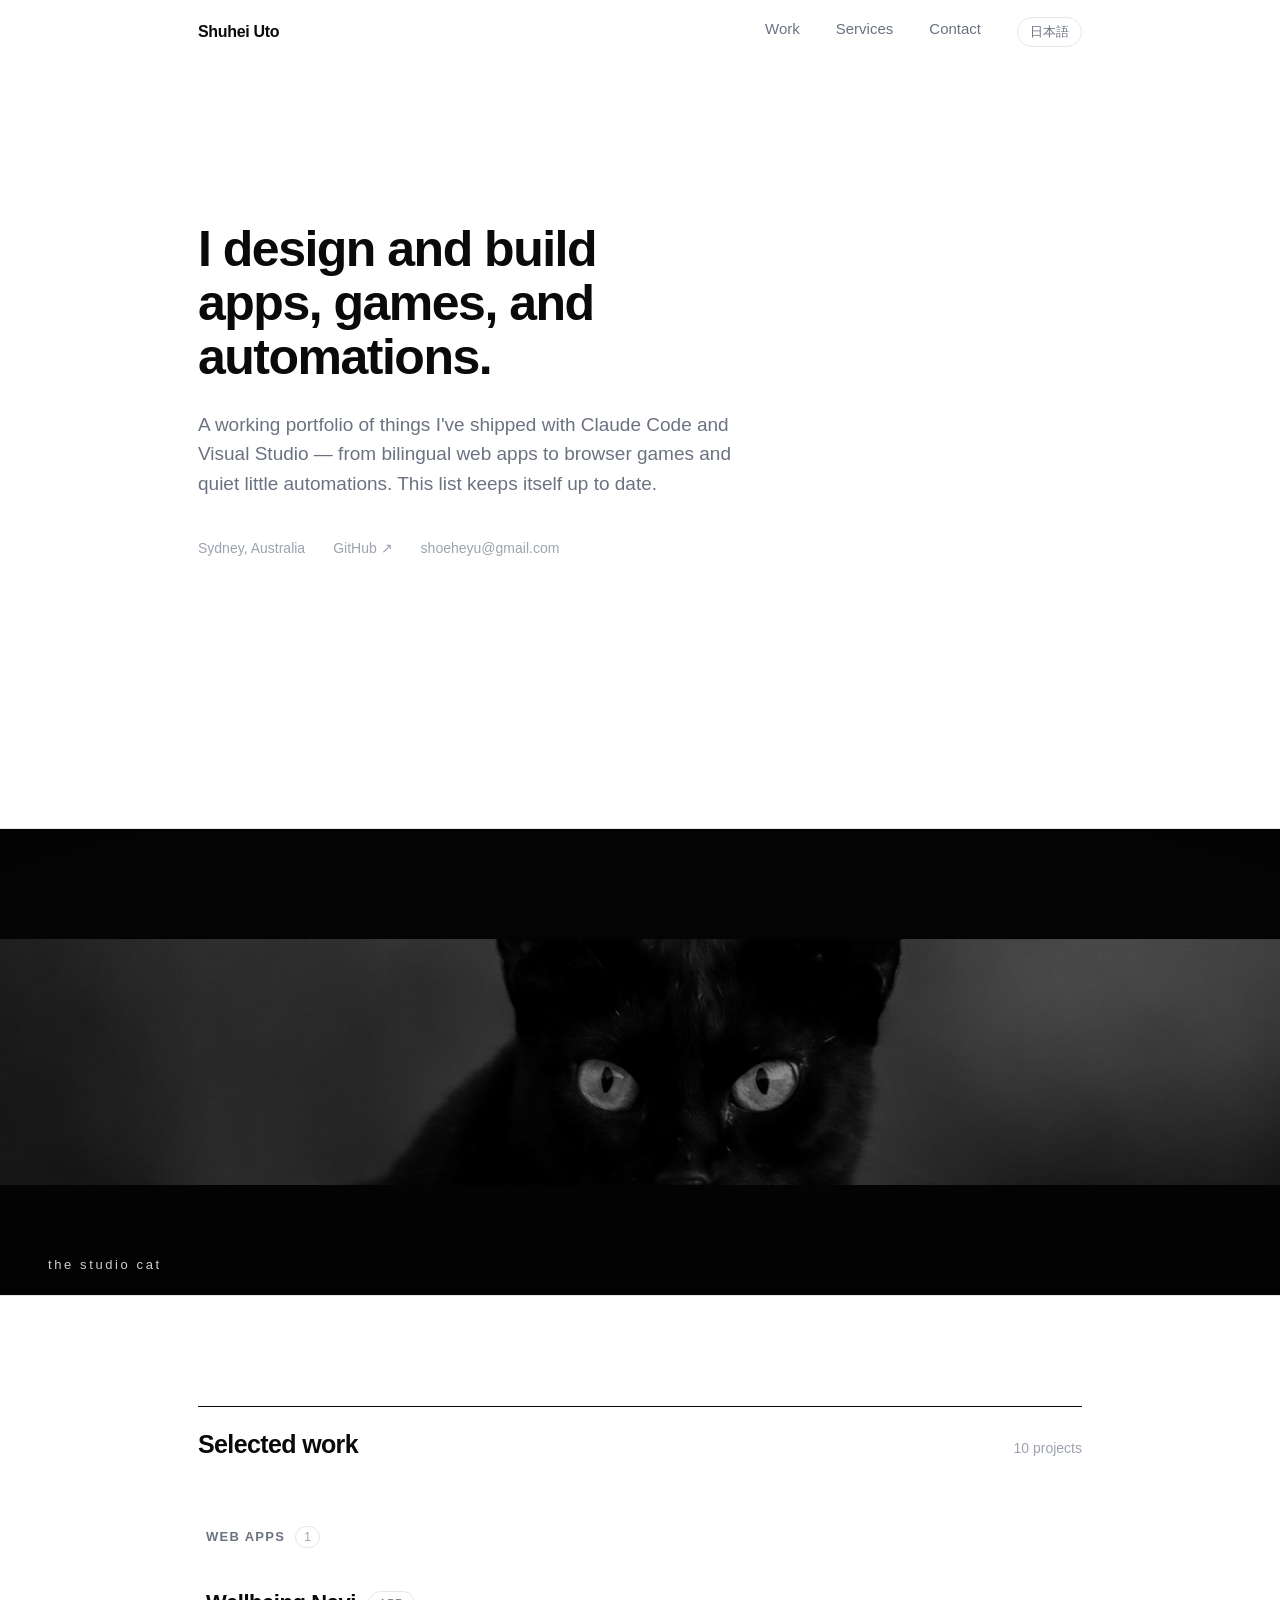
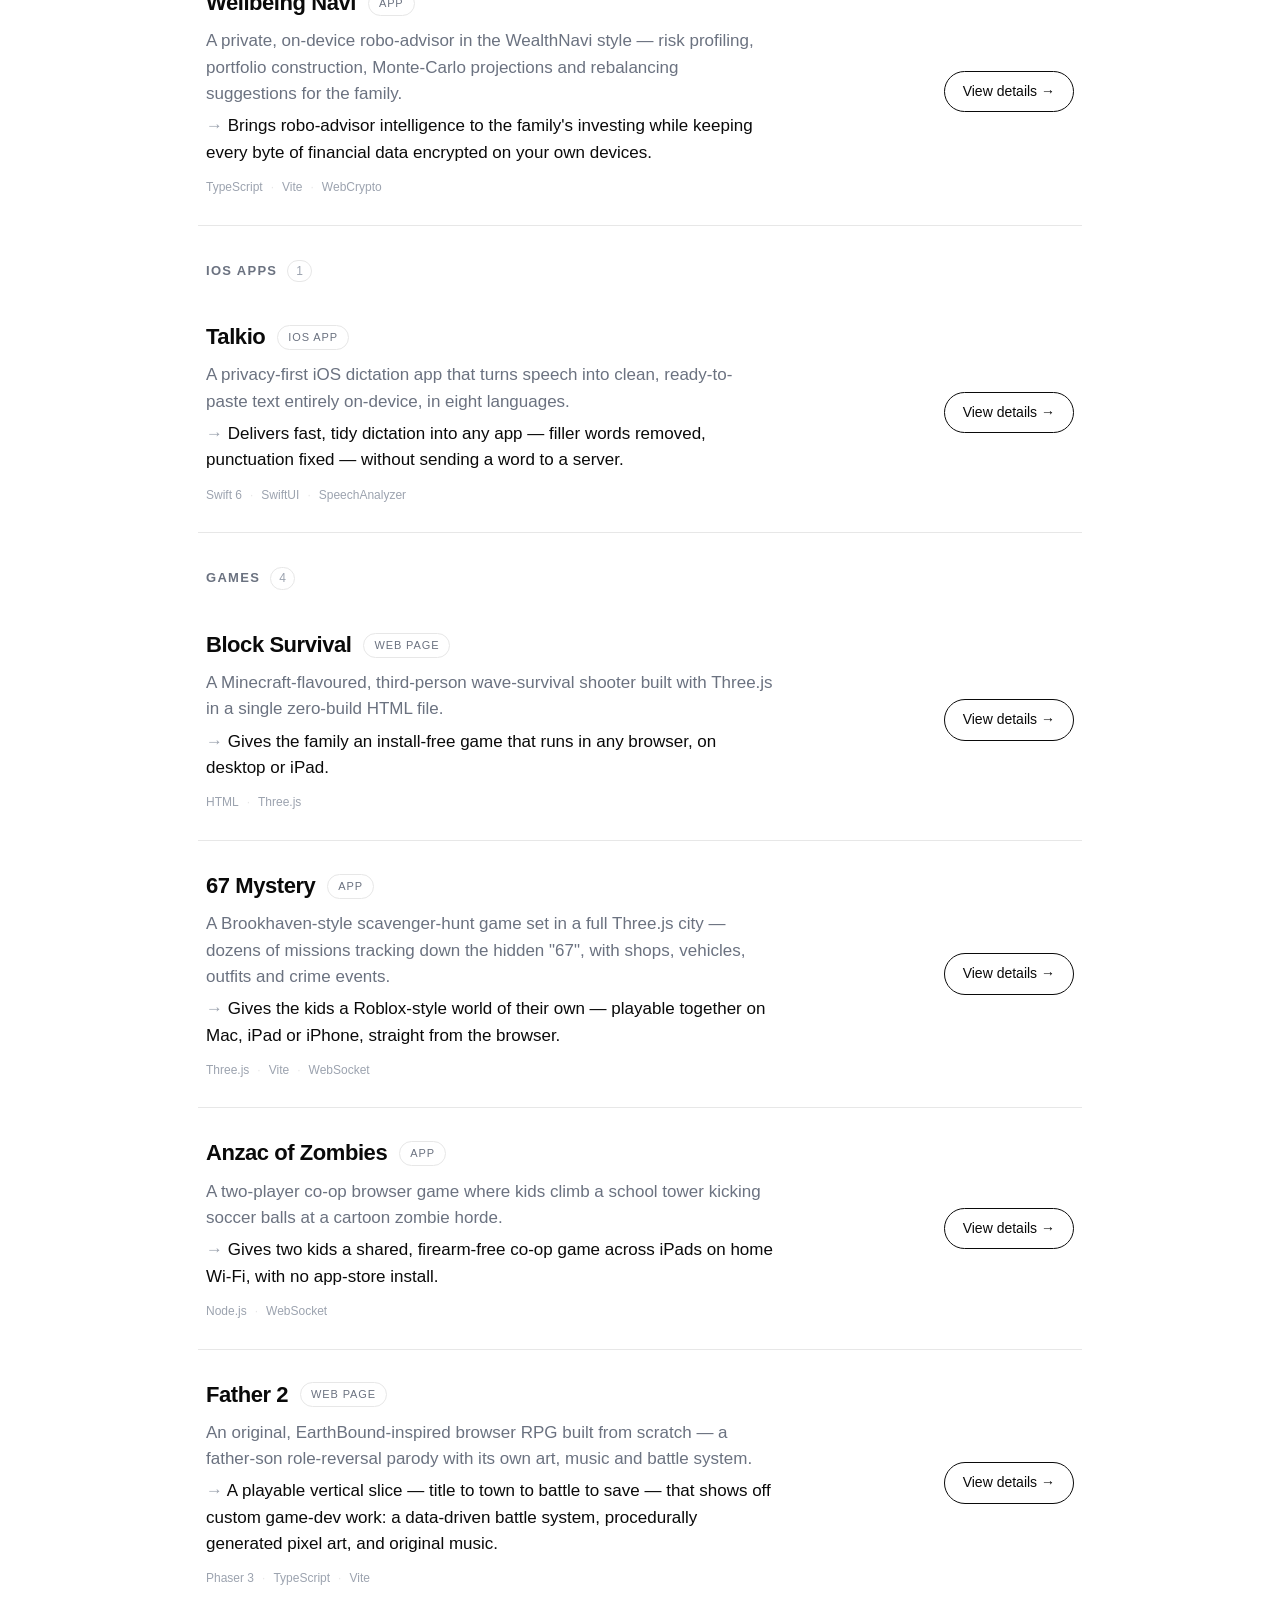
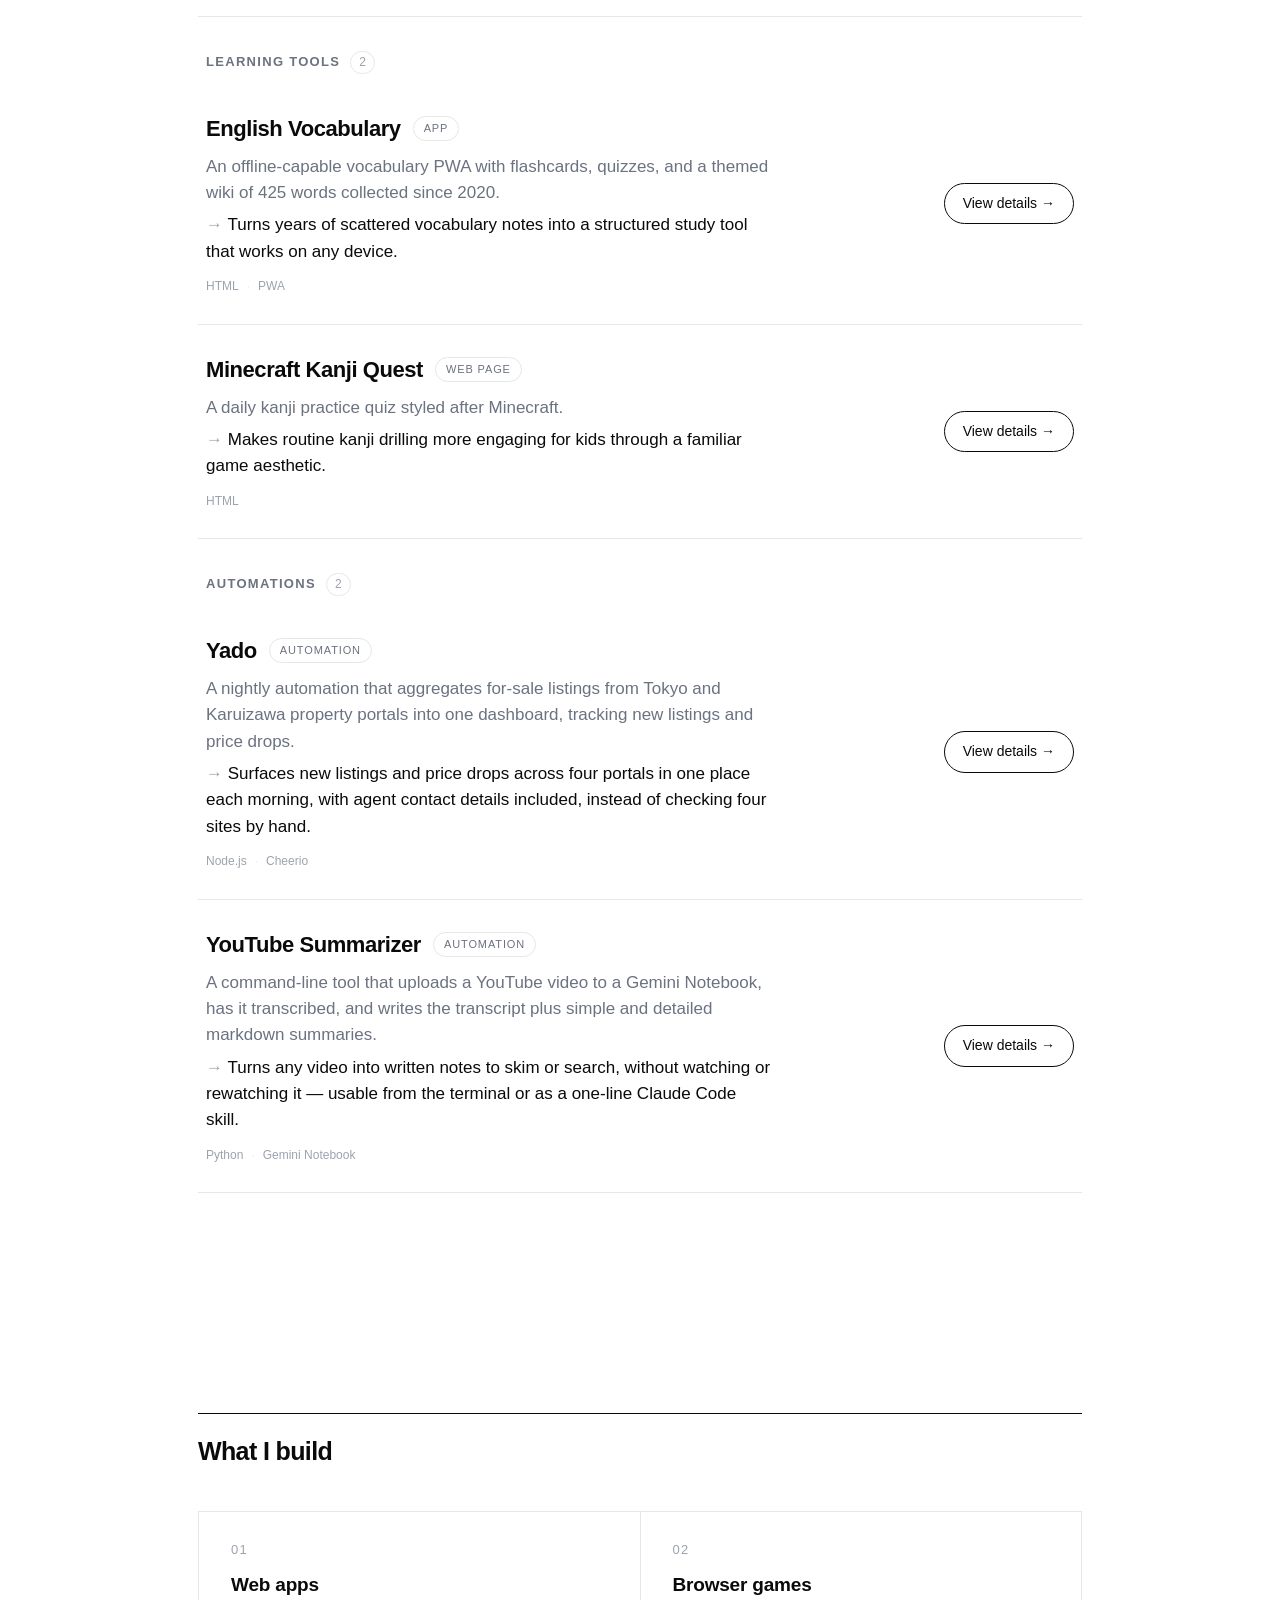
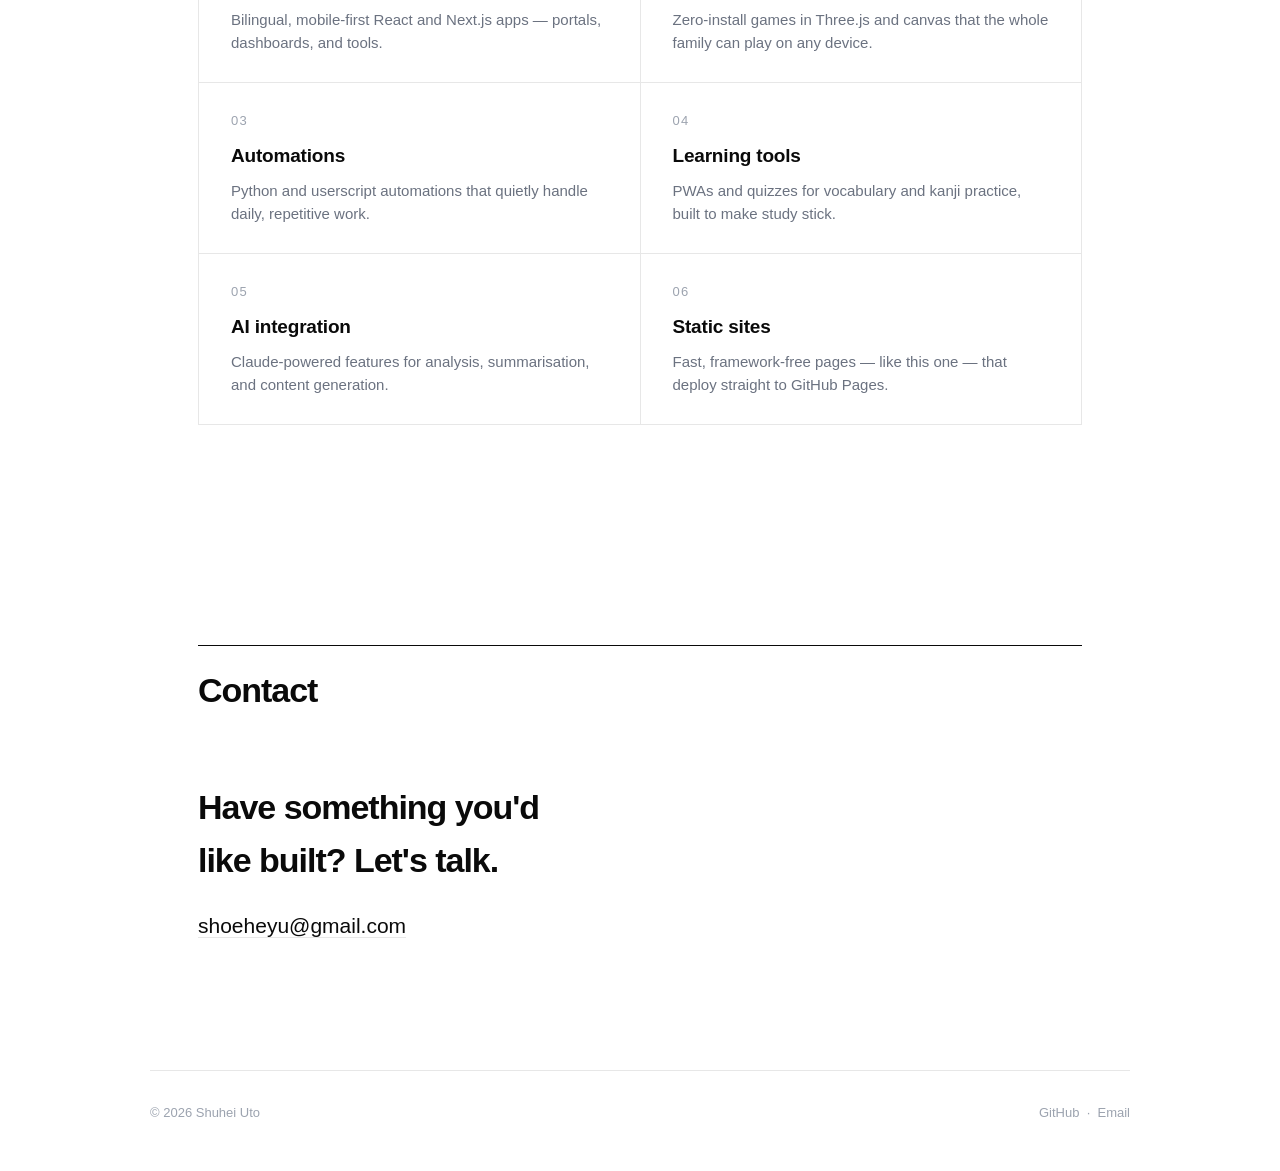
==== commit 720e0b00: "Group Work list by category; add Yado, Father 2, YouTube Summarizer Work section now groups projects" ====
--- a/index.html
+++ b/index.html
@@ -7,7 +7,7 @@
   <meta name="description" content="A working portfolio of apps, web pages, and automations built with Claude Code and Visual Studio." />
   <link rel="preconnect" href="https://rsms.me/" />
   <link rel="stylesheet" href="https://rsms.me/inter/inter.css" />
-  <link rel="stylesheet" href="./assets/styles.css?v=2" />
+  <link rel="stylesheet" href="./assets/styles.css?v=3" />
 </head>
 <body>
   <header class="nav">
@@ -106,8 +106,8 @@
   </footer>
 
   <script>document.getElementById("year").textContent = new Date().getFullYear();</script>
-  <script src="./assets/i18n.js?v=2"></script>
-  <script src="./assets/vault.js?v=2"></script>
-  <script src="./assets/main.js?v=2"></script>
+  <script src="./assets/i18n.js?v=3"></script>
+  <script src="./assets/vault.js?v=3"></script>
+  <script src="./assets/main.js?v=3"></script>
 </body>
 </html>
--- a/assets/styles.css
+++ b/assets/styles.css
@@ -172,8 +172,30 @@
 }
 .section-head .count { color: var(--faint); font-size: 14px; }
 
-/* ── Work list ─────────────────────────────────────────────────────── */
+/* ── Work list (grouped by category) ──────────────────────────────── */
 .work-list { display: flex; flex-direction: column; }
+.work-group + .work-group { margin-top: 12px; }
+.work-group-head {
+  display: flex;
+  align-items: baseline;
+  gap: 10px;
+  padding: 22px 8px 10px;
+}
+.work-group-title {
+  font-size: 13px;
+  font-weight: 600;
+  letter-spacing: 0.1em;
+  text-transform: uppercase;
+  color: var(--muted);
+  margin: 0;
+}
+.work-group-count {
+  font-size: 12px;
+  color: var(--faint);
+  border: 1px solid var(--line);
+  border-radius: 999px;
+  padding: 1px 8px;
+}
 .work-item {
   display: grid;
   grid-template-columns: 1fr auto;
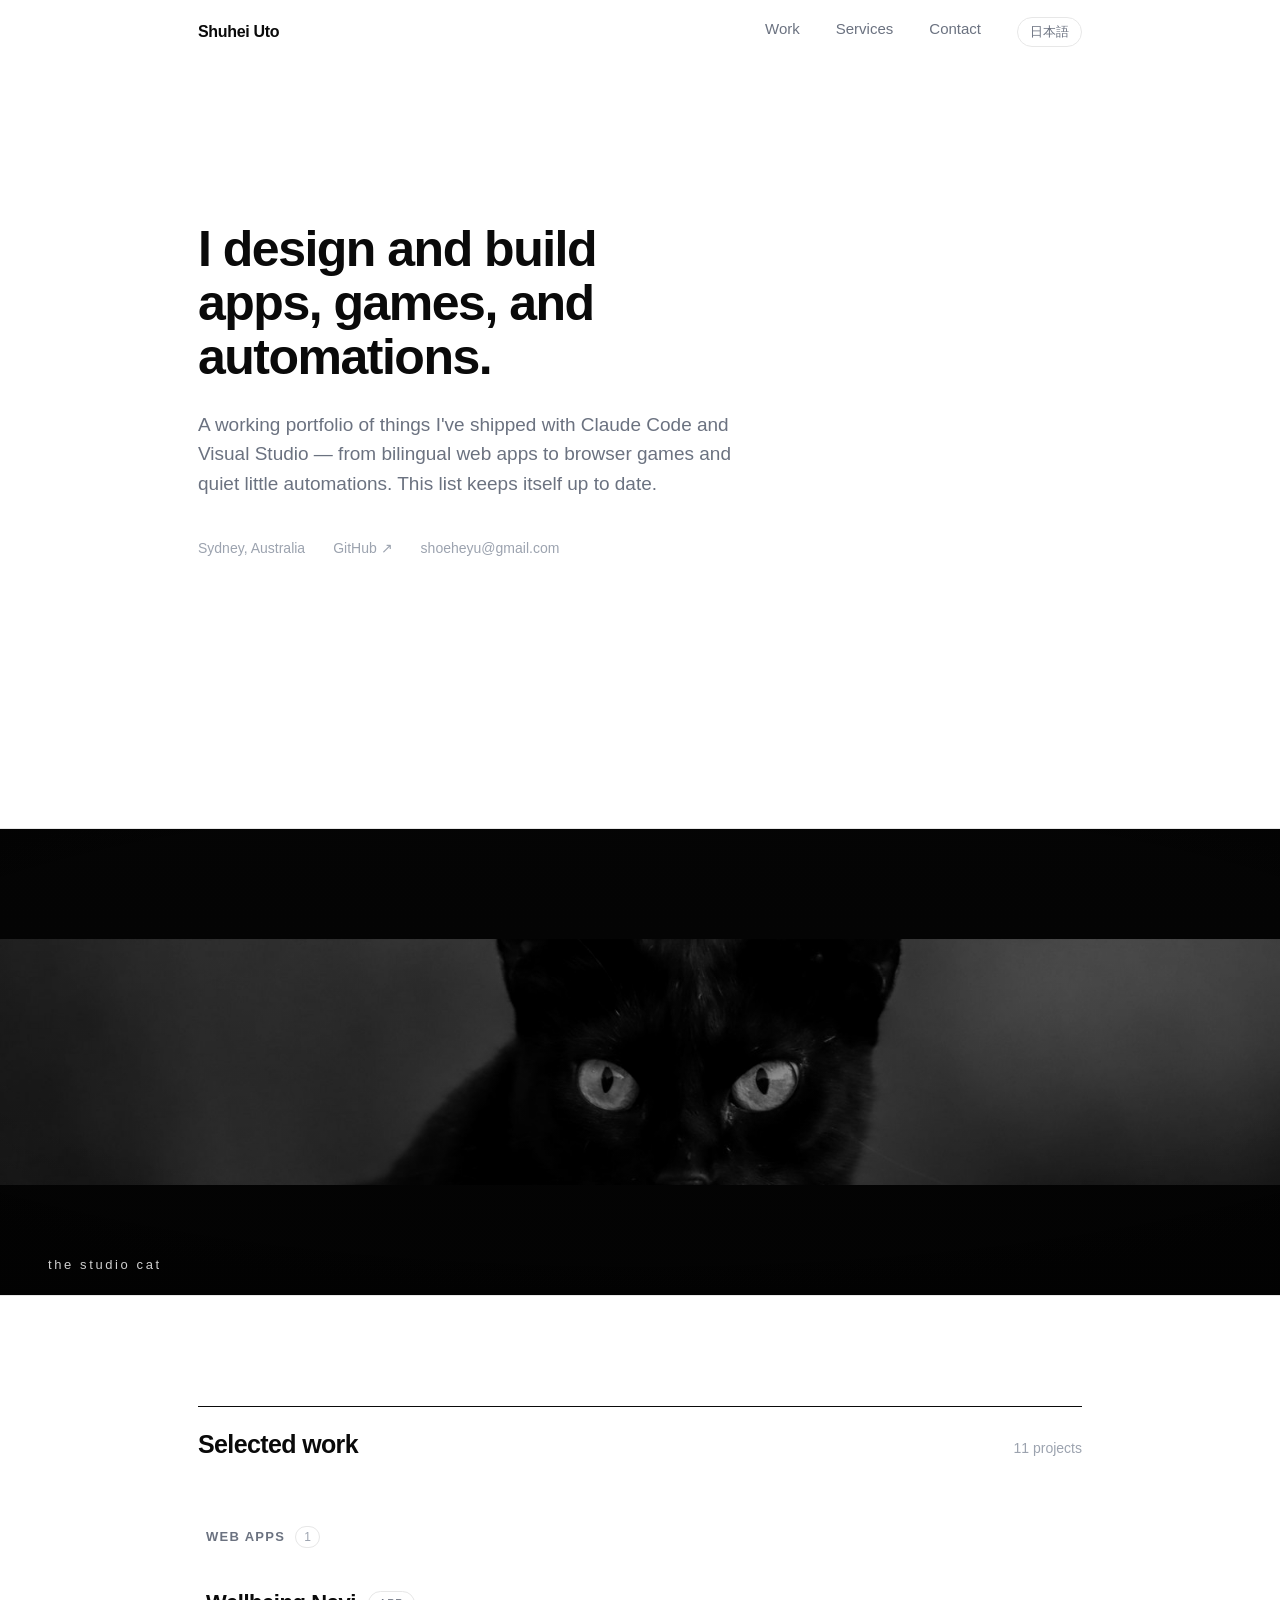
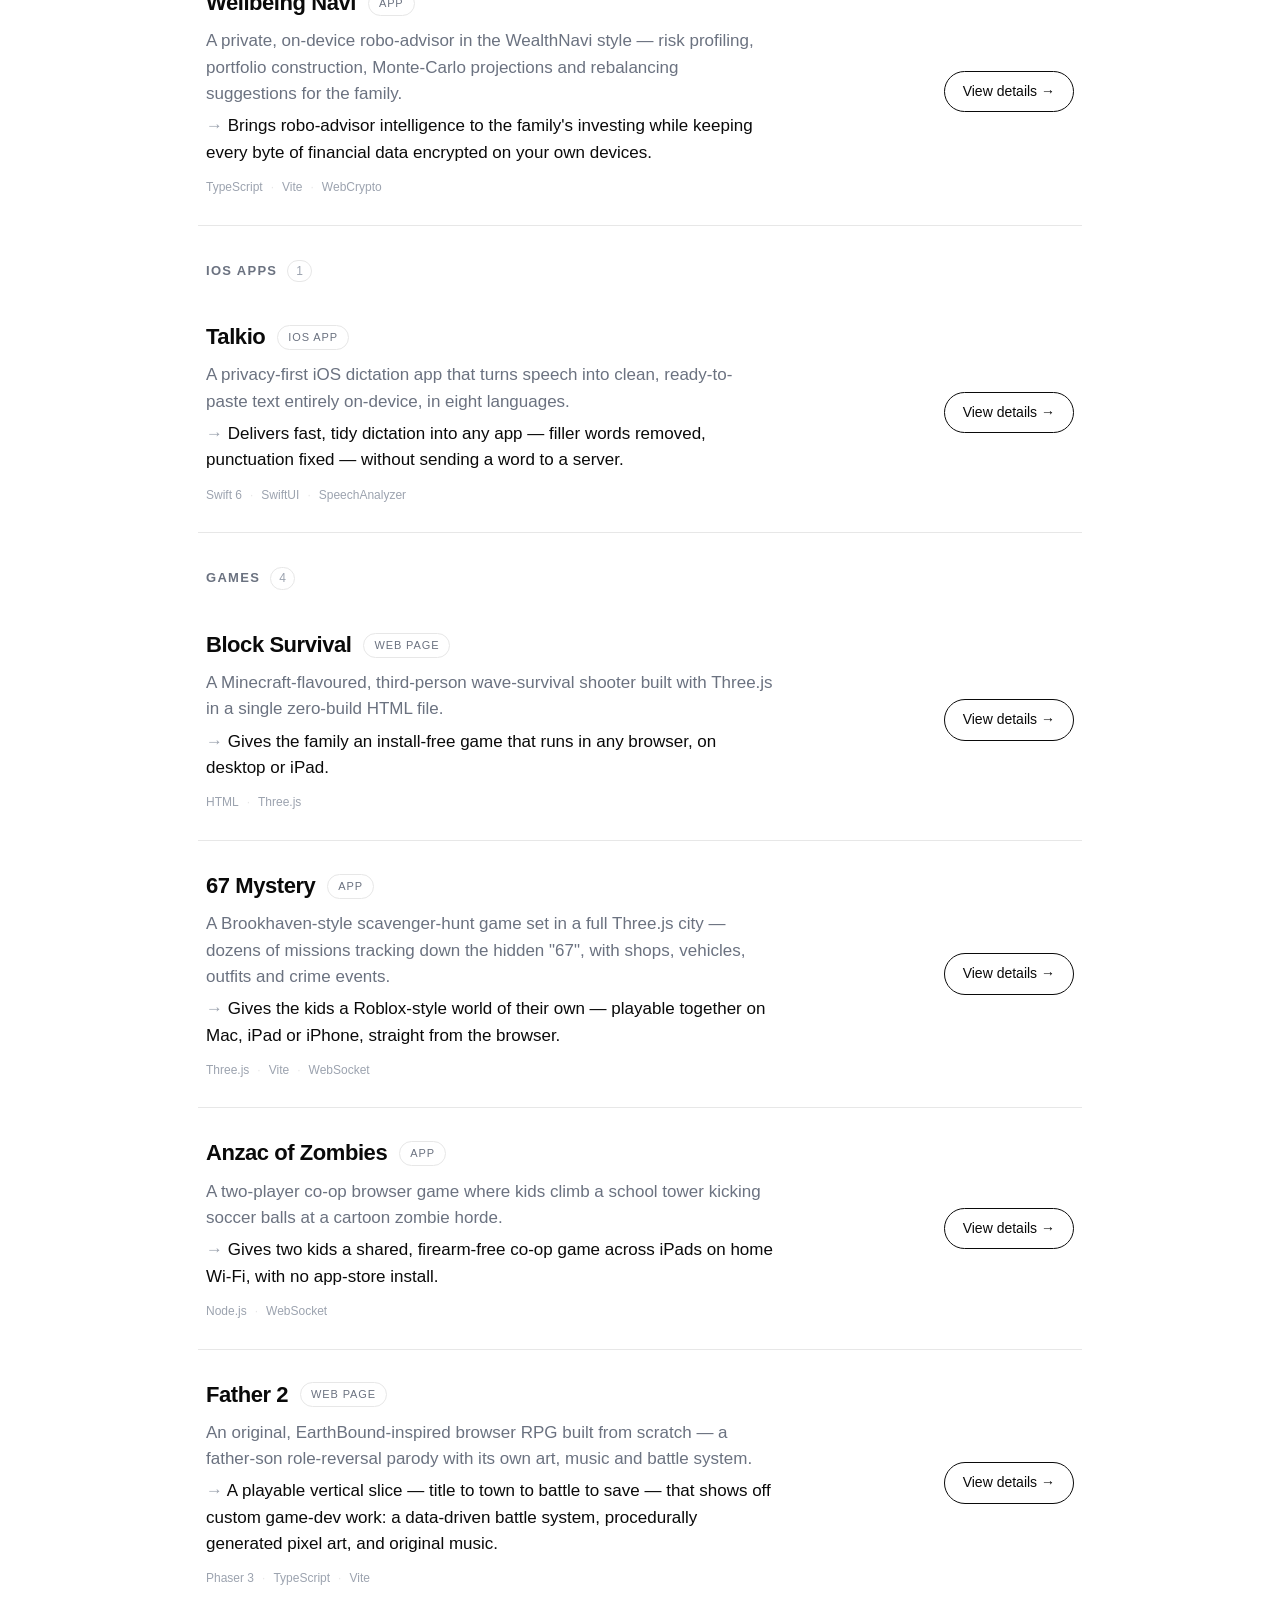
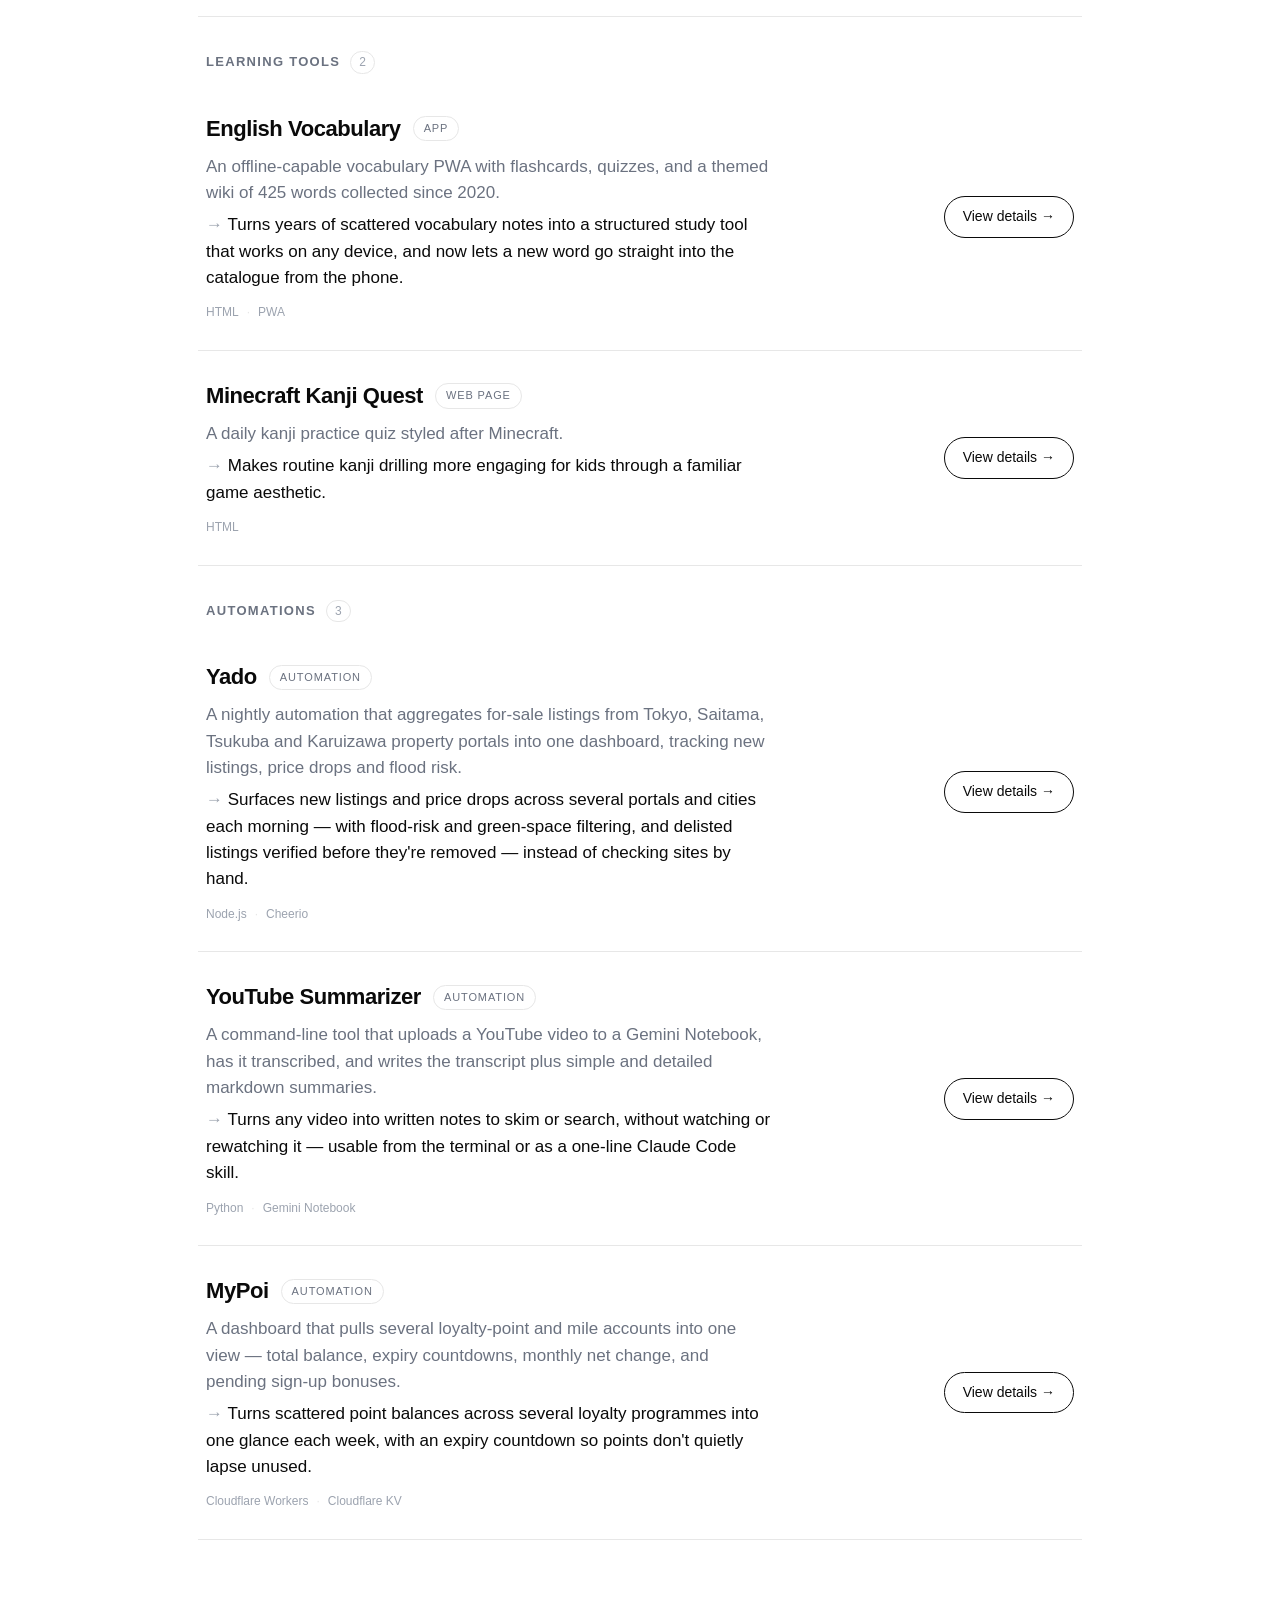
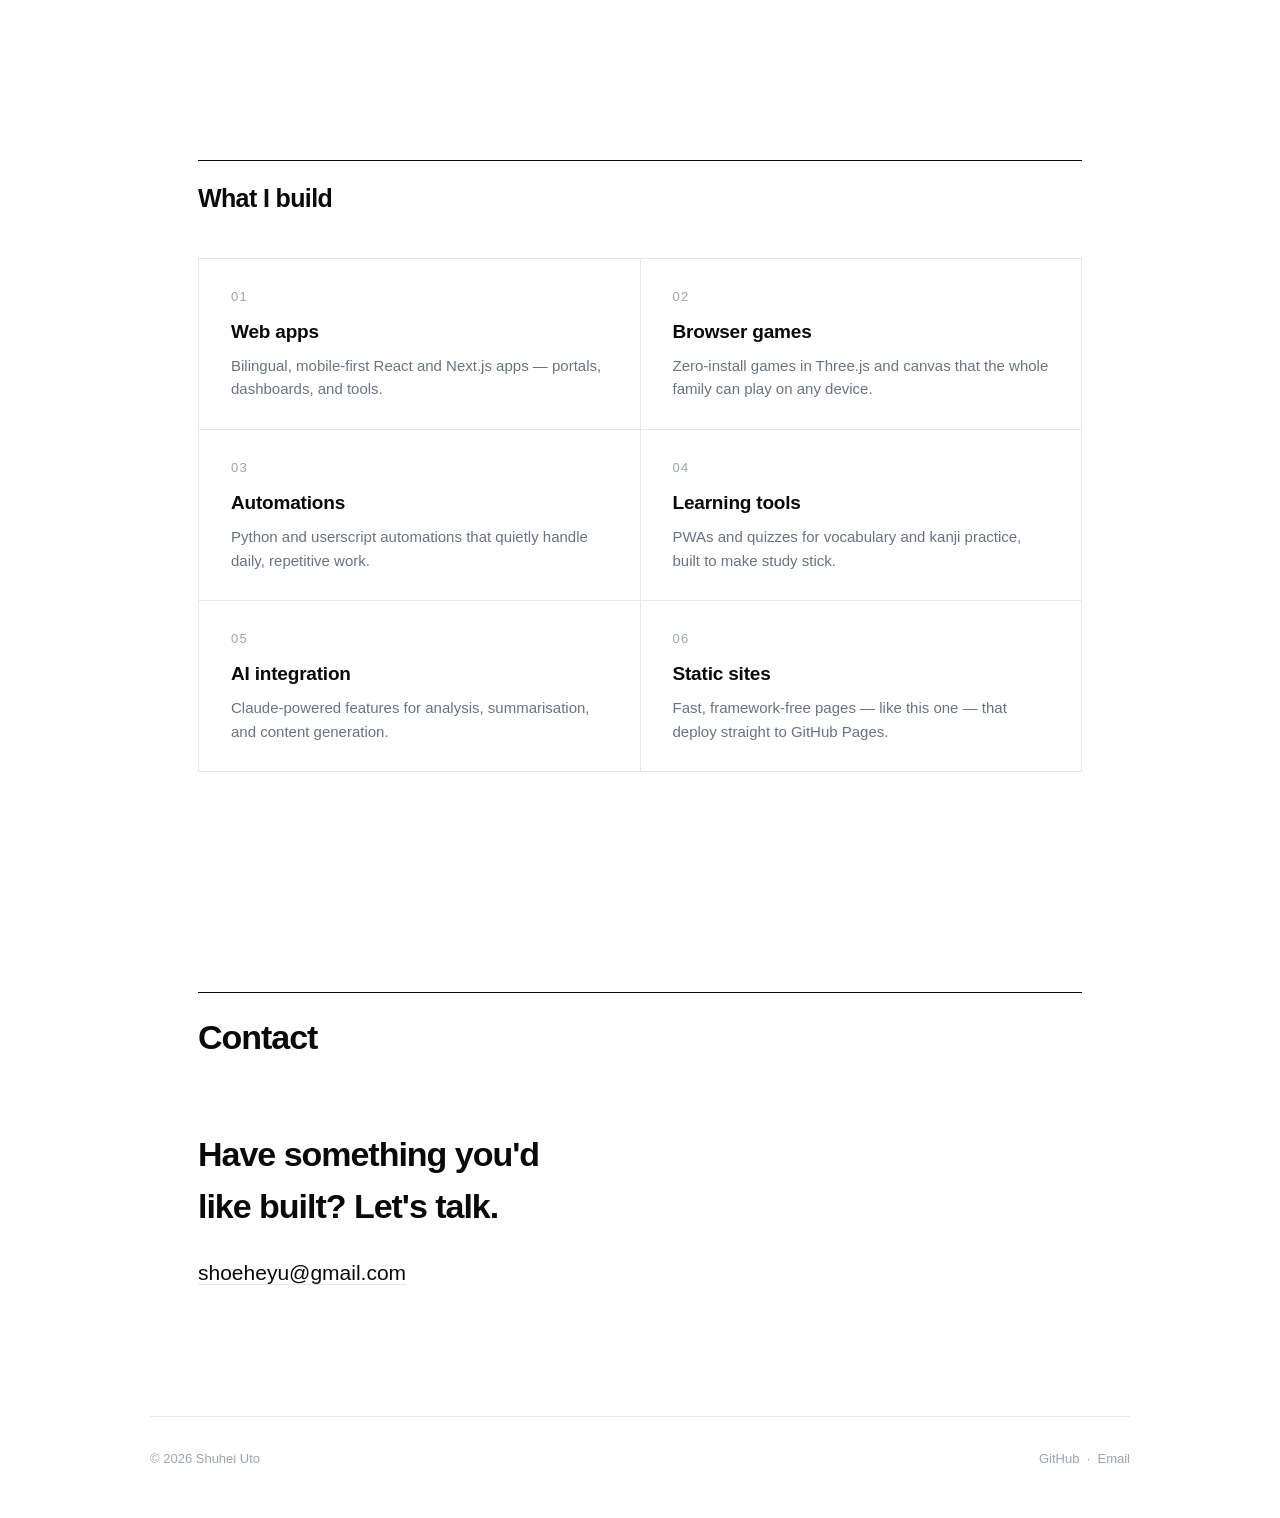
==== commit 3c8f9d8c: "Security hardening: CSP, input allowlists, vault key storage, PII removal No server-side code exists" ====
--- a/index.html
+++ b/index.html
@@ -2,12 +2,13 @@
 <html lang="en">
 <head>
   <meta charset="utf-8" />
+  <meta http-equiv="Content-Security-Policy" content="default-src 'none'; script-src 'self'; style-src 'self'; img-src 'self'; connect-src 'self'; font-src 'self'; manifest-src 'none'; base-uri 'none'; form-action 'none'; object-src 'none'; upgrade-insecure-requests" />
+  <meta name="referrer" content="no-referrer" />
+  <meta name="robots" content="noindex, nofollow, noarchive, noimageindex" />
   <meta name="viewport" content="width=device-width, initial-scale=1" />
   <title>Shuhei Uto — Apps, games & automations</title>
   <meta name="description" content="A working portfolio of apps, web pages, and automations built with Claude Code and Visual Studio." />
-  <link rel="preconnect" href="https://rsms.me/" />
-  <link rel="stylesheet" href="https://rsms.me/inter/inter.css" />
-  <link rel="stylesheet" href="./assets/styles.css?v=3" />
+  <link rel="stylesheet" href="./assets/styles.css?v=4" />
 </head>
 <body>
   <header class="nav">
@@ -33,7 +34,7 @@
       </p>
       <div class="hero-meta">
         <span data-i18n="hero.location">Sydney, Australia</span>
-        <a href="https://github.com/shuheifuller" target="_blank" rel="noopener">GitHub ↗</a>
+        <a href="https://github.com/shuheifuller" target="_blank" rel="noopener noreferrer">GitHub ↗</a>
         <a href="mailto:shoeheyu@gmail.com">shoeheyu@gmail.com</a>
       </div>
     </section>
@@ -99,15 +100,15 @@
   <footer class="footer wrap">
     <span>© <span id="year">2026</span> Shuhei Uto</span>
     <span>
-      <a href="https://github.com/shuheifuller" target="_blank" rel="noopener">GitHub</a>
+      <a href="https://github.com/shuheifuller" target="_blank" rel="noopener noreferrer">GitHub</a>
       &nbsp;·&nbsp;
       <a href="mailto:shoeheyu@gmail.com">Email</a>
     </span>
   </footer>
 
-  <script>document.getElementById("year").textContent = new Date().getFullYear();</script>
-  <script src="./assets/i18n.js?v=3"></script>
-  <script src="./assets/vault.js?v=3"></script>
-  <script src="./assets/main.js?v=3"></script>
+  <script src="./assets/core.js?v=4"></script>
+  <script src="./assets/i18n.js?v=4"></script>
+  <script src="./assets/vault.js?v=4"></script>
+  <script src="./assets/main.js?v=4"></script>
 </body>
 </html>
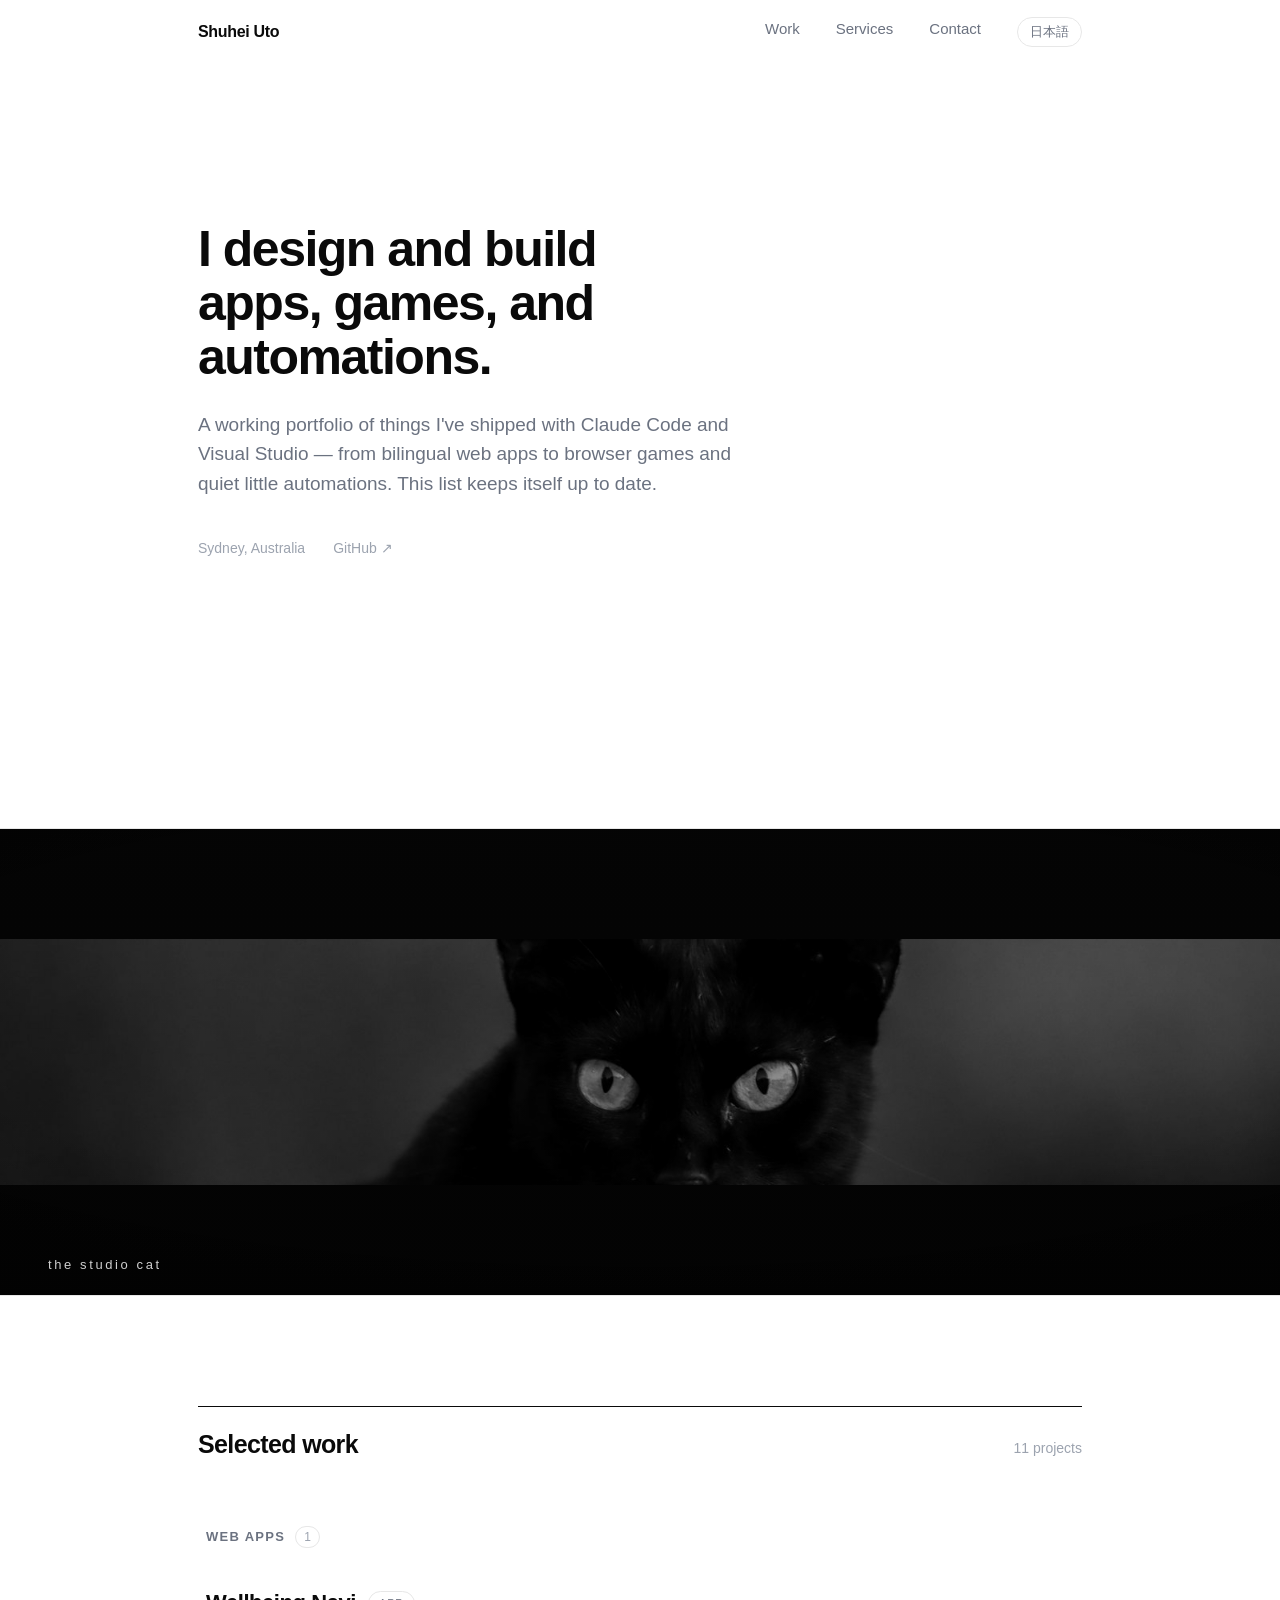
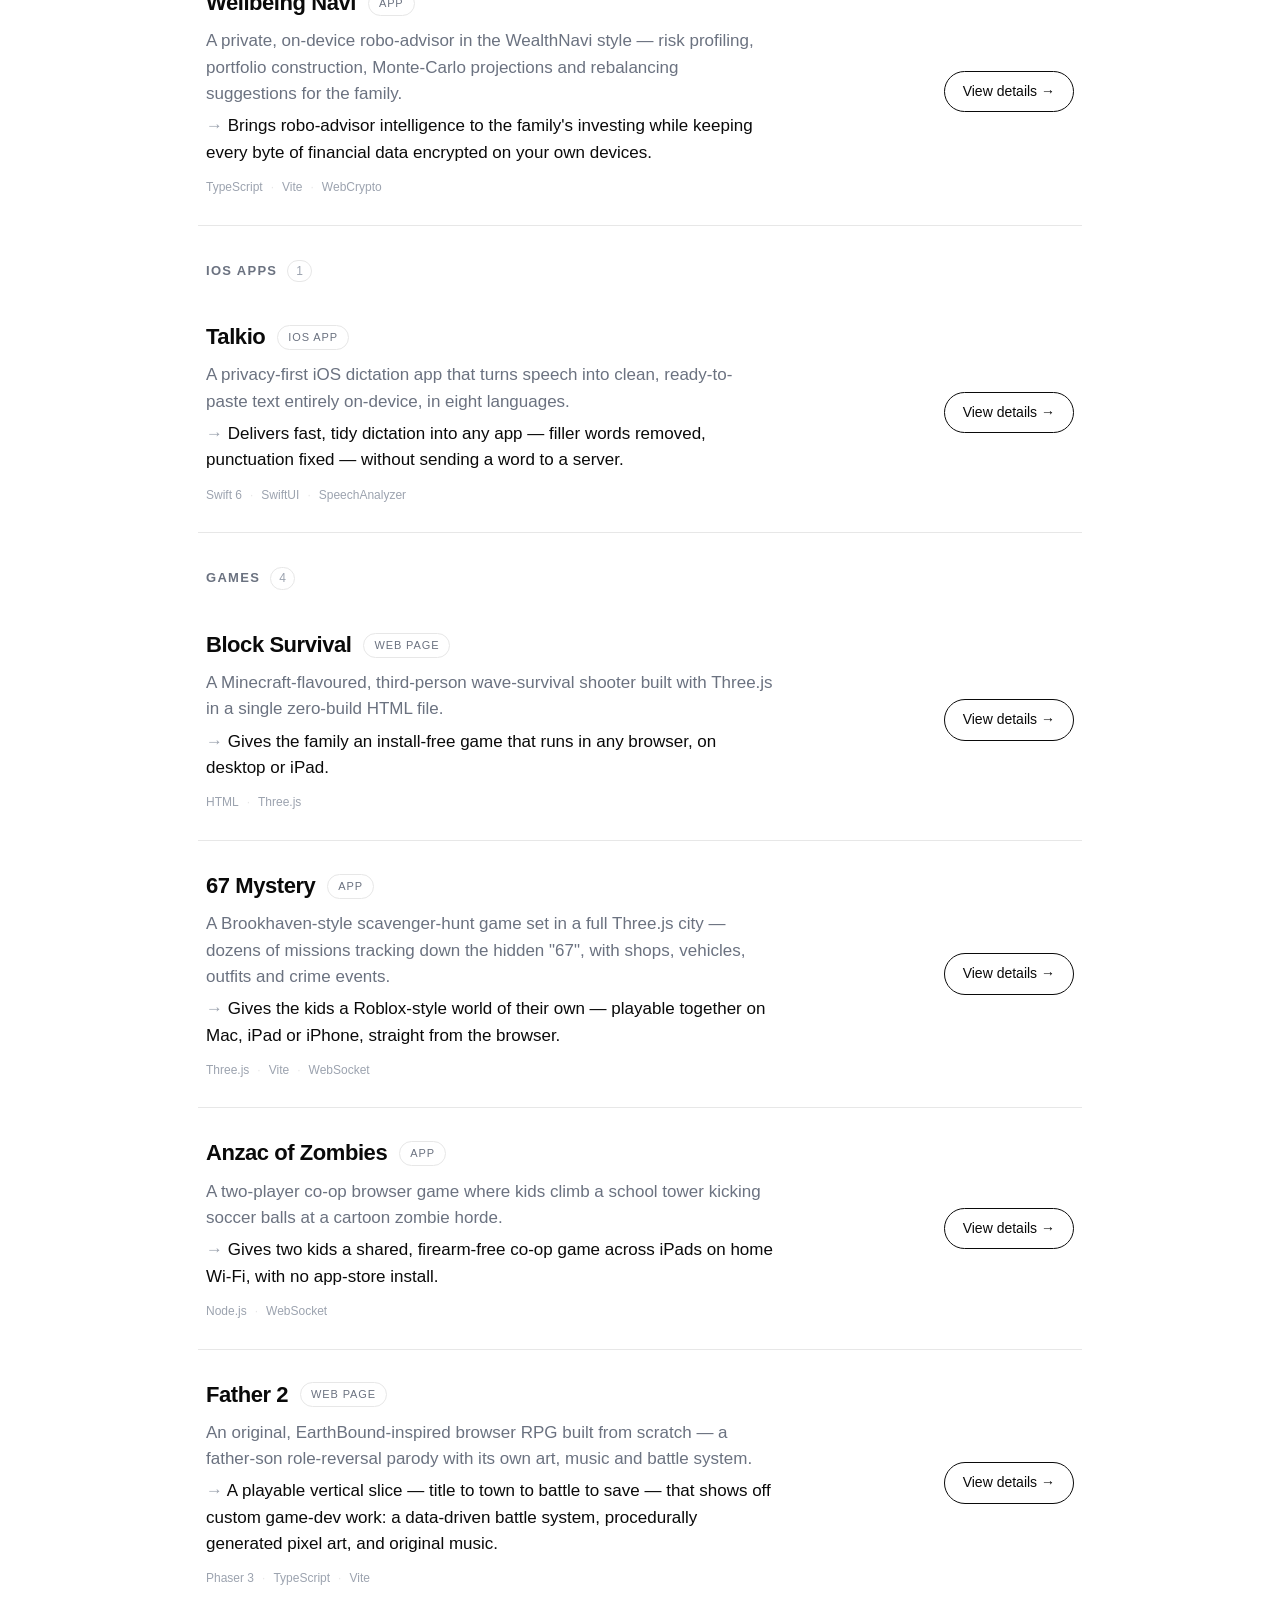
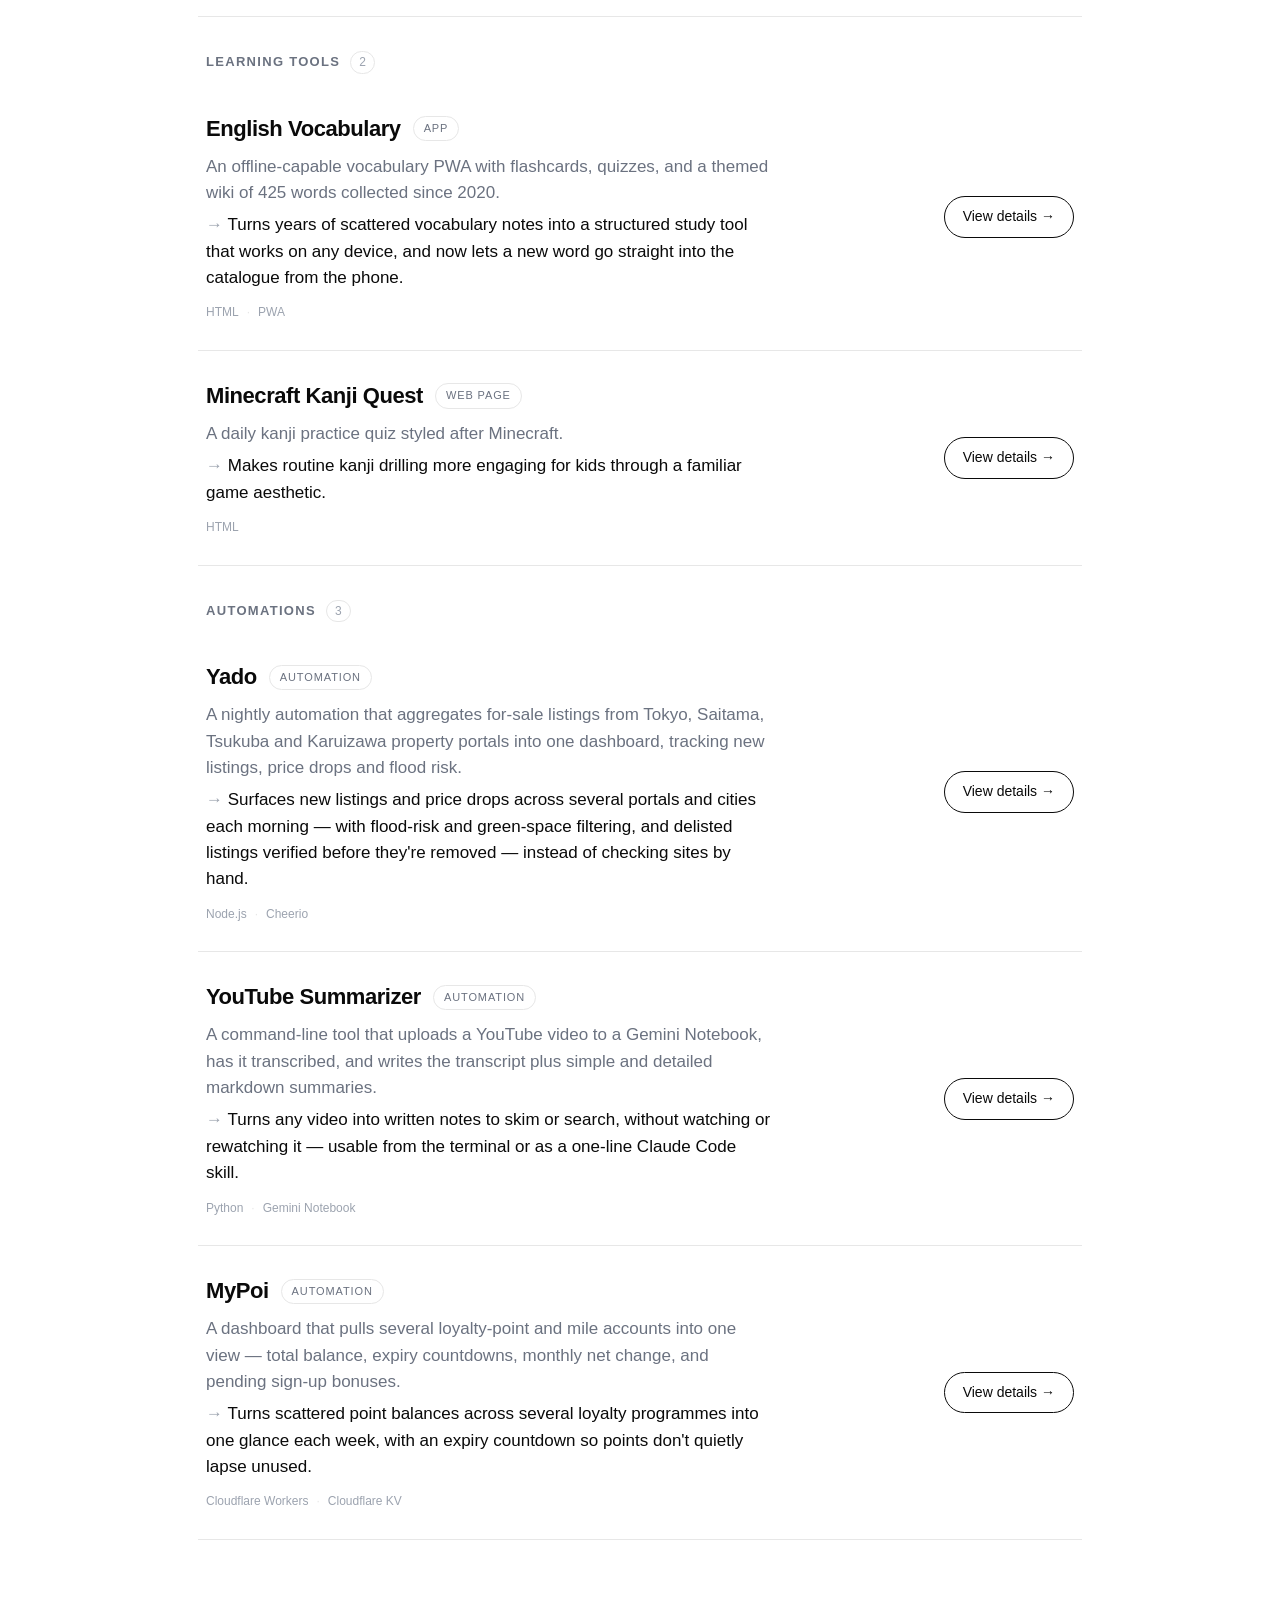
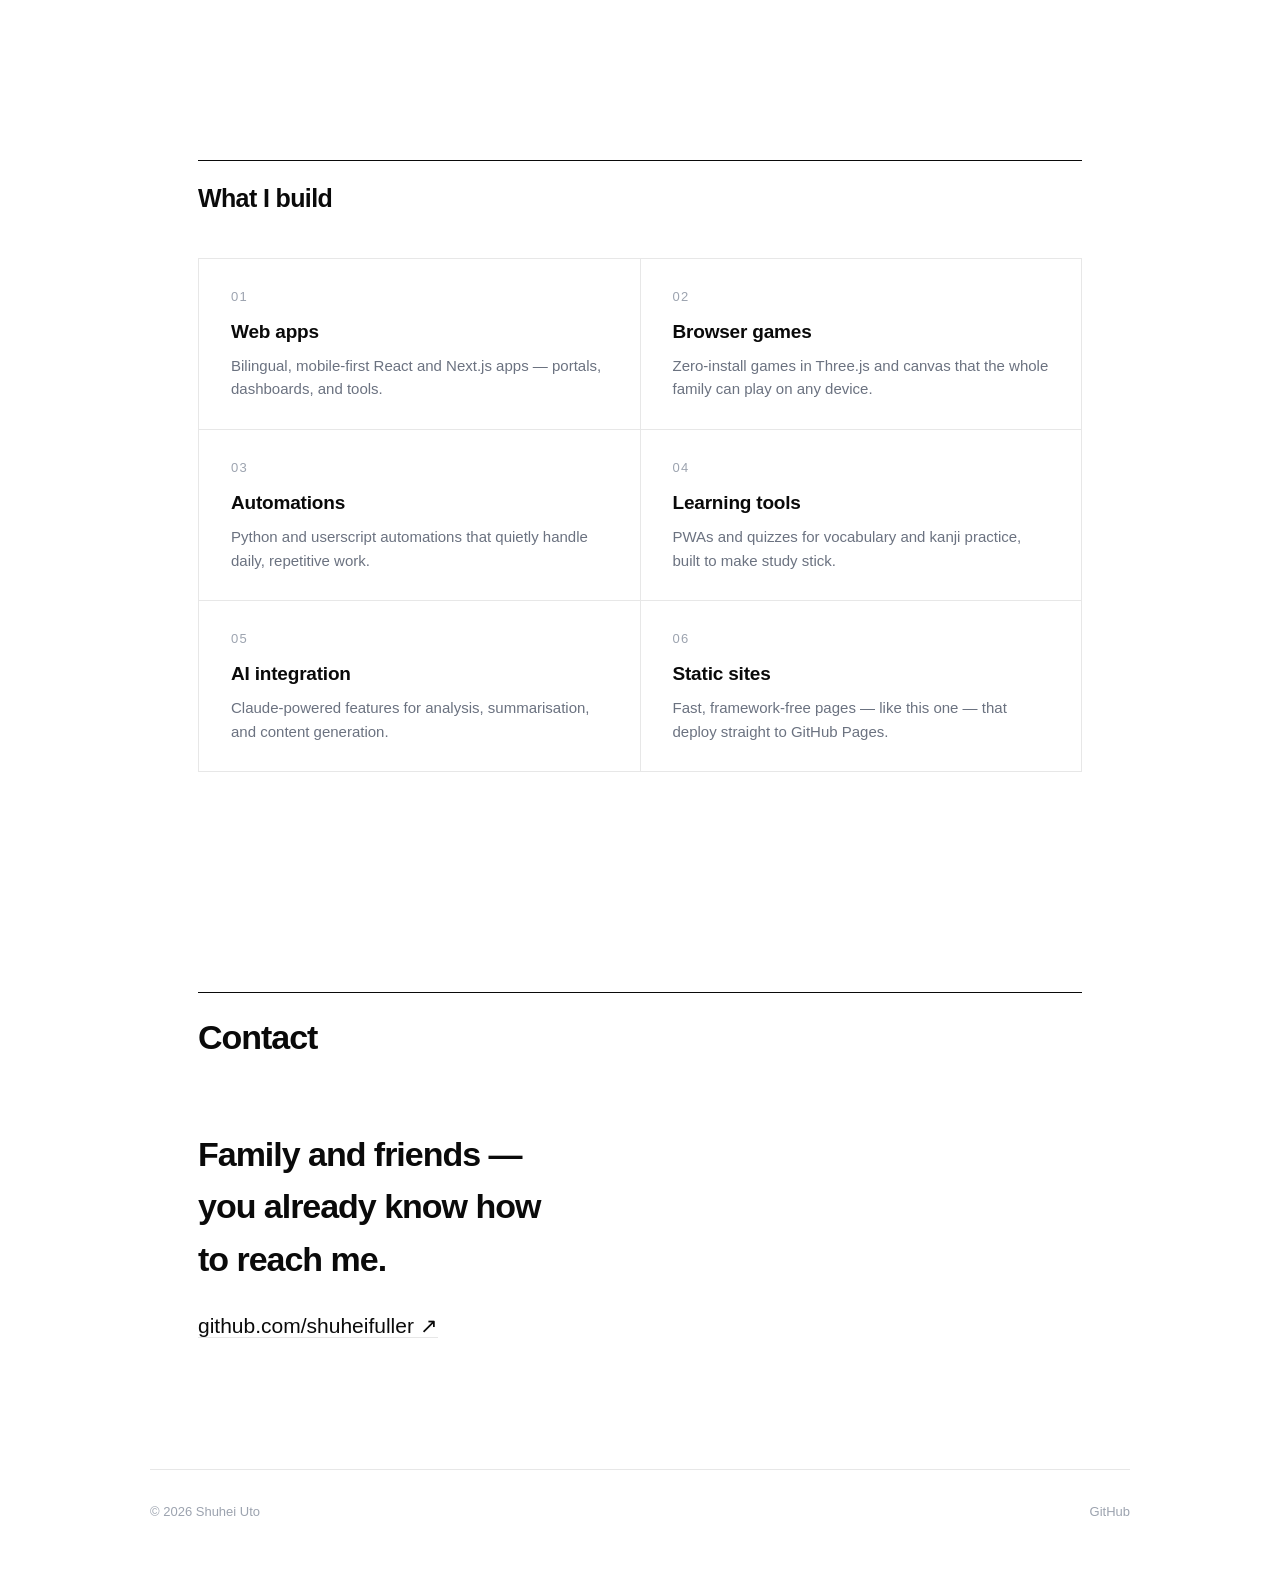
==== commit d5083815: "Remove personal email from the site; rotate owner-vault passphrase - The Gmail address is removed fr" ====
--- a/index.html
+++ b/index.html
@@ -8,7 +8,7 @@
   <meta name="viewport" content="width=device-width, initial-scale=1" />
   <title>Shuhei Uto — Apps, games & automations</title>
   <meta name="description" content="A working portfolio of apps, web pages, and automations built with Claude Code and Visual Studio." />
-  <link rel="stylesheet" href="./assets/styles.css?v=4" />
+  <link rel="stylesheet" href="./assets/styles.css?v=5" />
 </head>
 <body>
   <header class="nav">
@@ -35,7 +35,6 @@
       <div class="hero-meta">
         <span data-i18n="hero.location">Sydney, Australia</span>
         <a href="https://github.com/shuheifuller" target="_blank" rel="noopener noreferrer">GitHub ↗</a>
-        <a href="mailto:shoeheyu@gmail.com">shoeheyu@gmail.com</a>
       </div>
     </section>
 
@@ -92,8 +91,8 @@
 
     <section id="contact" class="contact wrap">
       <div class="section-head"><h2 data-i18n="contact.heading">Contact</h2></div>
-      <h2 data-i18n="contact.pitch">Have something you'd like built? Let's talk.</h2>
-      <p><a class="big" href="mailto:shoeheyu@gmail.com">shoeheyu@gmail.com</a></p>
+      <h2 data-i18n="contact.pitch">Family and friends — you already know how to reach me.</h2>
+      <p><a class="big" href="https://github.com/shuheifuller" target="_blank" rel="noopener noreferrer">github.com/shuheifuller ↗</a></p>
     </section>
   </main>
 
@@ -101,14 +100,12 @@
     <span>© <span id="year">2026</span> Shuhei Uto</span>
     <span>
       <a href="https://github.com/shuheifuller" target="_blank" rel="noopener noreferrer">GitHub</a>
-      &nbsp;·&nbsp;
-      <a href="mailto:shoeheyu@gmail.com">Email</a>
     </span>
   </footer>
 
-  <script src="./assets/core.js?v=4"></script>
-  <script src="./assets/i18n.js?v=4"></script>
-  <script src="./assets/vault.js?v=4"></script>
-  <script src="./assets/main.js?v=4"></script>
+  <script src="./assets/core.js?v=5"></script>
+  <script src="./assets/i18n.js?v=5"></script>
+  <script src="./assets/vault.js?v=5"></script>
+  <script src="./assets/main.js?v=5"></script>
 </body>
 </html>
